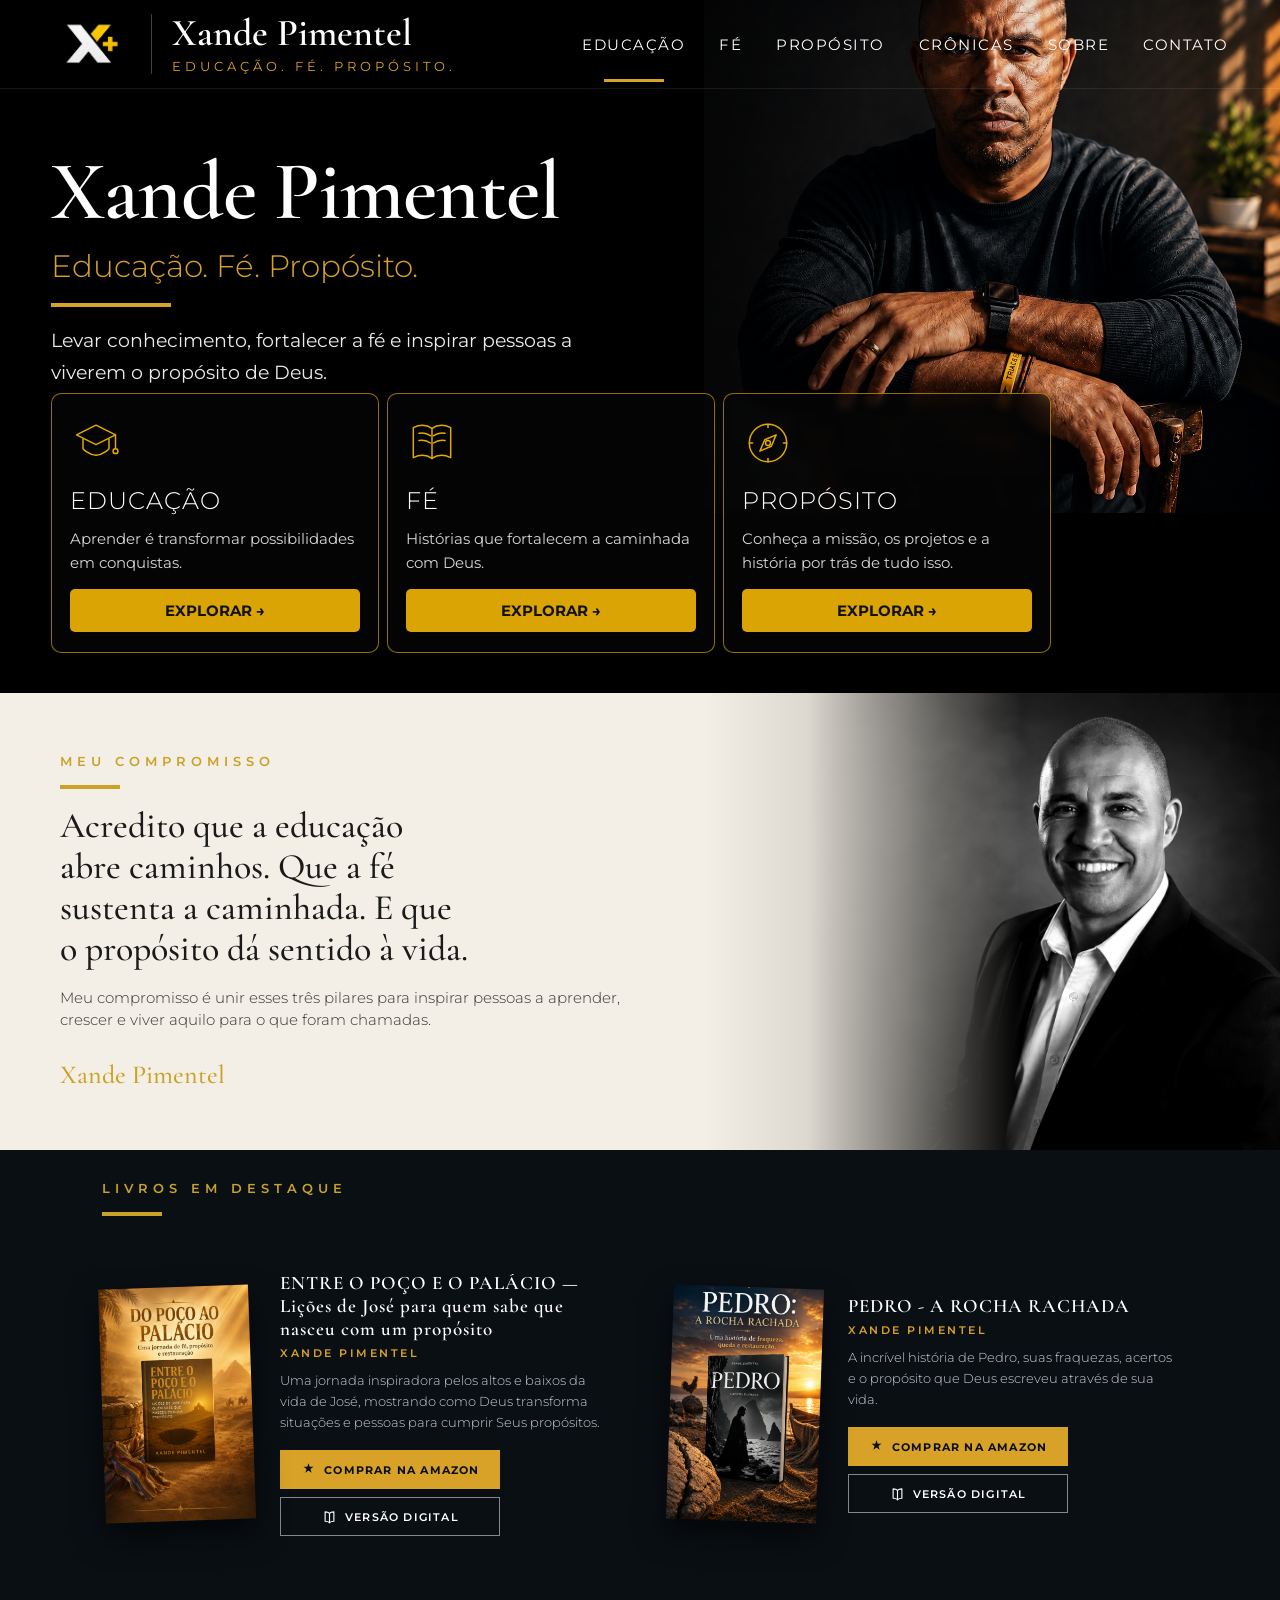
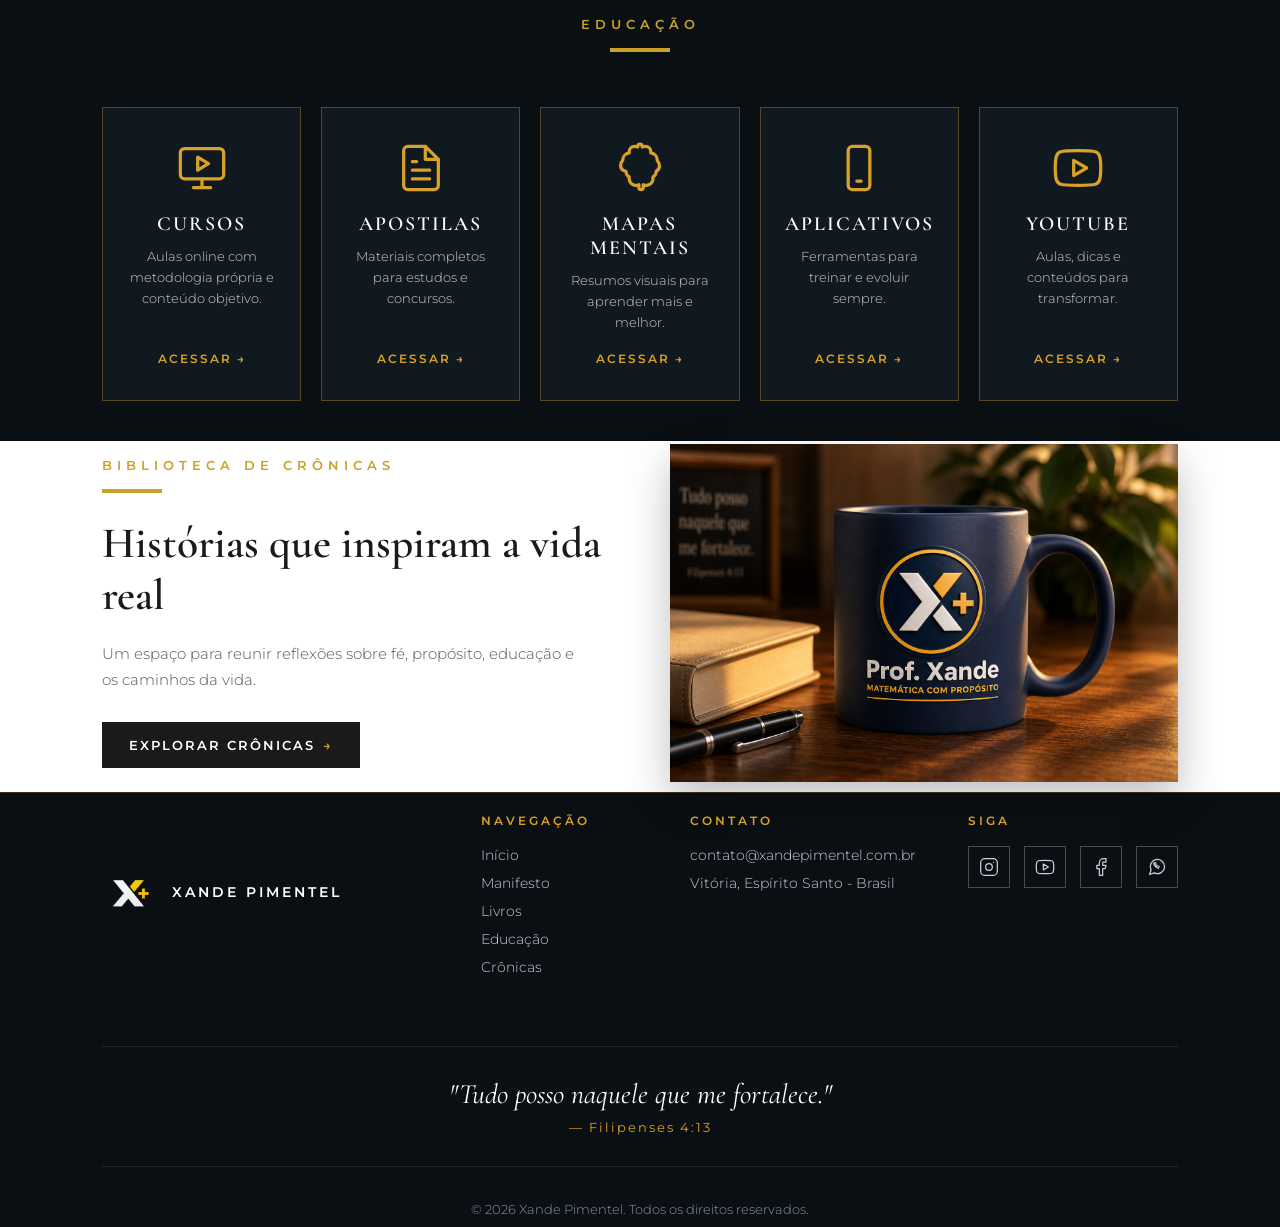
==== index.html @ eb6ac312 "Vincula botão Fé à Biblioteca de Crônicas" ====
<!DOCTYPE html>
<html lang="pt-BR">

<head>

    <meta charset="UTF-8">
    <meta name="viewport" content="width=device-width, initial-scale=1.0">

    <title>Xande Pimentel | Educação. Fé. Propósito.</title>

    <link rel="stylesheet" href="css/style.css">

    <!-- Google Fonts -->
    <link rel="preconnect" href="https://fonts.googleapis.com">
    <link rel="preconnect" href="https://fonts.gstatic.com" crossorigin>

    <link href="https://fonts.googleapis.com/css2?family=Cormorant+Garamond:wght@400;500;600;700&family=Montserrat:wght@300;400;500;600;700&display=swap" rel="stylesheet">

</head>

<body>

<header class="header">

    <div class="container">

        <div class="logo-area">

            <img src="images/logo.png" class="logo" alt="Logo">

            <div class="brand">

                <h2>Xande Pimentel</h2>

                <span>EDUCAÇÃO. FÉ. PROPÓSITO.</span>

            </div>

        </div>

        <nav>

            <ul>

                <li><a class="active" href="#">EDUCAÇÃO</a></li>
                <li><a href="#">FÉ</a></li>
                <li><a href="#">PROPÓSITO</a></li>
                <li><a href="cronicas/index.html">CRÔNICAS</a></li>
                <li><a href="#">SOBRE</a></li>
                <li><a href="#">CONTATO</a></li>

            </ul>

        </nav>

    </div>

</header>



<section class="hero">

    <div class="hero-overlay"></div>

    <img src="images/hero.jpg" class="hero-image" alt="Xande Pimentel">

    <div class="hero-content">

        <div class="left">

            <h1>
                Xande Pimentel
            </h1>

            <h2>

                Educação.
                Fé.
                Propósito.

            </h2>

            <div class="line"></div>

            <p>

                Levar conhecimento,
                fortalecer a fé
                e inspirar pessoas
                a viverem o propósito de Deus.

            </p>

        </div>

    </div>

</section>
<!-- CARDS -->

<section class="cards">

    <article class="card">
        <div class="icon">
    <svg viewBox="0 0 64 64" aria-hidden="true">
        <path d="M8 22L32 10L56 22L32 34L8 22Z"/>
        <path d="M16 27V39C16 39 23 47 32 47C41 47 48 39 48 39V27"/>
        <path d="M56 22V38"/>
        <circle cx="56" cy="42" r="3"/>
    </svg>
</div>
        <h3>EDUCAÇÃO</h3>
        <p>Aprender é transformar possibilidades em conquistas.</p>
        <a href="#">EXPLORAR →</a>
    </article>

    <article class="card">
       <div class="icon">
    <svg viewBox="0 0 64 64" aria-hidden="true">
        <path d="M32 14C25 9 17 9 9 13V50C17 46 25 46 32 51"/>
        <path d="M32 14C39 9 47 9 55 13V50C47 46 39 46 32 51"/>
        <path d="M32 14V51"/>
        <path d="M16 20C21 19 26 20 30 23"/>
        <path d="M16 29C21 28 26 29 30 32"/>
        <path d="M48 20C43 19 38 20 34 23"/>
        <path d="M48 29C43 28 38 29 34 32"/>
    </svg>
</div>
        <h3>FÉ</h3>
        <p>Histórias que fortalecem a caminhada com Deus.</p>
        <a href="cronicas/index.html">EXPLORAR →</a>
    </article>

    <article class="card">
        <div class="icon">
    <svg viewBox="0 0 64 64" aria-hidden="true">
        <circle cx="32" cy="32" r="23"/>
        <circle cx="32" cy="32" r="3"/>
        <path d="M42 22L36 36L22 42L28 28L42 22Z"/>
        <path d="M32 9V13"/>
        <path d="M32 51V55"/>
        <path d="M9 32H13"/>
        <path d="M51 32H55"/>
    </svg>
</div>
        <h3>PROPÓSITO</h3>
        <p>Conheça a missão, os projetos e a história por trás de tudo isso.</p>
        <a href="#">EXPLORAR →</a>
    </article>

</section>
<!-- =====================================================
     MANIFESTO
====================================================== -->
<!-- =====================================================
     MANIFESTO
====================================================== -->
<section class="manifesto">
    <div class="manifesto-content">
        <span class="manifesto-label">MEU COMPROMISSO</span>
        <div class="manifesto-line"></div>
        <h2>
            Acredito que a educação<br>
            abre caminhos. Que a fé<br>
            sustenta a caminhada. E que<br>
            o propósito dá sentido à vida.
        </h2>
        <p>
            Meu compromisso é unir esses três pilares para
            inspirar pessoas a aprender, crescer e viver aquilo
            para o que foram chamadas.
        </p>
        <div class="manifesto-signature">
            Xande Pimentel
        </div>
    </div>
    <div class="manifesto-image">
        <img src="images/manifesto.png" alt="Xande Pimentel">
    </div>
</section>


<!-- ============================================================
     LIVROS EM DESTAQUE
============================================================ -->
<section class="livros" id="livros">
    <div class="livros-header">
        <span class="livros-title">LIVROS EM DESTAQUE</span>
        <div class="livros-line"></div>
    </div>

    <div class="livros-grid">

        <!-- LIVRO 1 -->
        <article class="livro-card">
            <div class="livro-capa">
                <img src="images/jose2.png" alt="Entre o Poço e o Palácio — Lições de José para quem sabe que nasceu com um propósito">
            </div>
            <div class="livro-info">
                <h3>ENTRE O POÇO E O PALÁCIO — Lições de José para quem sabe que nasceu com um propósito</h3>
                <p class="livro-autor">XANDE PIMENTEL</p>
                <p class="livro-desc">
                    Uma jornada inspiradora pelos altos e baixos da vida de José,
                    mostrando como Deus transforma situações e pessoas para cumprir Seus propósitos.
                </p>
                <div class="livro-botoes">
                    <a href="#" class="btn-amazon">
                        <svg class="btn-icone" viewBox="0 0 24 24" fill="currentColor" aria-hidden="true">
                            <path d="M12 2l1.9 5.7H20l-4.9 3.6 1.9 5.7-5-3.6-5 3.6 1.9-5.7L4 7.7h6.1z"/>
                        </svg>
                        COMPRAR NA AMAZON
                    </a>
                    <a href="#" class="btn-digital">
                        <svg class="btn-icone" viewBox="0 0 24 24" fill="none" stroke="currentColor" stroke-width="1.8" stroke-linecap="round" stroke-linejoin="round" aria-hidden="true">
                            <path d="M12 7c-1.5-1.8-3.7-2.5-7-2.5v15c3.3 0 5.5.7 7 2.5 1.5-1.8 3.7-2.5 7-2.5v-15c-3.3 0-5.5.7-7 2.5z"/>
                            <path d="M12 7v15"/>
                        </svg>
                        VERSÃO DIGITAL
                    </a>
                </div>
            </div>
        </article>

        <!-- LIVRO 2 -->
        <article class="livro-card">
            <div class="livro-capa">
                <img src="images/pedro1.png" alt="Pedro — A Rocha Rachada">
            </div>
            <div class="livro-info">
                <h3>PEDRO - A ROCHA RACHADA</h3>
                <p class="livro-autor">XANDE PIMENTEL</p>
                <p class="livro-desc">
                    A incrível história de Pedro, suas fraquezas, acertos e o propósito
                    que Deus escreveu através de sua vida.
                </p>
                <div class="livro-botoes">
                    <a href="#" class="btn-amazon">
                        <svg class="btn-icone" viewBox="0 0 24 24" fill="currentColor" aria-hidden="true">
                            <path d="M12 2l1.9 5.7H20l-4.9 3.6 1.9 5.7-5-3.6-5 3.6 1.9-5.7L4 7.7h6.1z"/>
                        </svg>
                        COMPRAR NA AMAZON
                    </a>
                    <a href="#" class="btn-digital">
                        <svg class="btn-icone" viewBox="0 0 24 24" fill="none" stroke="currentColor" stroke-width="1.8" stroke-linecap="round" stroke-linejoin="round" aria-hidden="true">
                            <path d="M12 7c-1.5-1.8-3.7-2.5-7-2.5v15c3.3 0 5.5.7 7 2.5 1.5-1.8 3.7-2.5 7-2.5v-15c-3.3 0-5.5.7-7 2.5z"/>
                            <path d="M12 7v15"/>
                        </svg>
                        VERSÃO DIGITAL
                    </a>
                </div>
            </div>
        </article>

    </div>
</section>

<!-- 
     EDUCAÇÃO — recursos
 -->
<section class="educacao" id="educacao">
    <div class="educacao-header">
        <span class="educacao-title">EDUCAÇÃO</span>
        <div class="educacao-line"></div>
    </div>

    <div class="educacao-grid">

        <!-- CURSOS -->
        <article class="recurso-card">
            <div class="recurso-icon" aria-hidden="true">
                <!-- Monitor com play -->
                <svg viewBox="0 0 24 24" fill="none" stroke="currentColor" stroke-width="1.5" stroke-linecap="round" stroke-linejoin="round">
                    <rect x="2" y="3" width="20" height="14" rx="2"/>
                    <path d="M10 7l5 3-5 3z"/>
                    <path d="M8 21h8M12 17v4"/>
                </svg>
            </div>
            <h3>CURSOS</h3>
            <p>Aulas online com metodologia própria e conteúdo objetivo.</p>
            <a href="#" class="recurso-link">ACESSAR <span aria-hidden="true">→</span></a>
        </article>

        <!-- APOSTILAS -->
        <article class="recurso-card">
            <div class="recurso-icon" aria-hidden="true">
                <!-- Documento/página -->
                <svg viewBox="0 0 24 24" fill="none" stroke="currentColor" stroke-width="1.5" stroke-linecap="round" stroke-linejoin="round">
                    <path d="M14 2H6a2 2 0 0 0-2 2v16a2 2 0 0 0 2 2h12a2 2 0 0 0 2-2V8z"/>
                    <path d="M14 2v6h6"/>
                    <path d="M8 13h8M8 17h8M8 9h2"/>
                </svg>
            </div>
            <h3>APOSTILAS</h3>
            <p>Materiais completos para estudos e concursos.</p>
            <a href="#" class="recurso-link">ACESSAR <span aria-hidden="true">→</span></a>
        </article>

        <!-- MAPAS MENTAIS -->
        <article class="recurso-card">
            <div class="recurso-icon" aria-hidden="true">
                <!-- Cérebro estilizado -->
                <svg viewBox="0 0 24 24" fill="none" stroke="currentColor" stroke-width="1.5" stroke-linecap="round" stroke-linejoin="round">
                    <path d="M9.5 2A2.5 2.5 0 0 0 7 4.5v.55A3.5 3.5 0 0 0 4 8.5a3.5 3.5 0 0 0-1 2.45A3 3 0 0 0 5.5 13.5a3 3 0 0 0 1.5 2.6V17a3 3 0 0 0 3 3c.5 0 1-.1 1.5-.3V21a1 1 0 0 0 2 0v-1.3c.5.2 1 .3 1.5.3a3 3 0 0 0 3-3v-.9a3 3 0 0 0 1.5-2.6A3 3 0 0 0 21 11a3.5 3.5 0 0 0-1-2.45 3.5 3.5 0 0 0-3-3.5V4.5A2.5 2.5 0 0 0 14.5 2c-.5 0-1 .1-1.5.3V2a1 1 0 0 0-2 0v.3c-.5-.2-1-.3-1.5-.3z"/>
                </svg>
            </div>
            <h3>MAPAS MENTAIS</h3>
            <p>Resumos visuais para aprender mais e melhor.</p>
            <a href="#" class="recurso-link">ACESSAR <span aria-hidden="true">→</span></a>
        </article>

        <!-- APLICATIVOS -->
        <article class="recurso-card">
            <div class="recurso-icon" aria-hidden="true">
                <!-- Smartphone -->
                <svg viewBox="0 0 24 24" fill="none" stroke="currentColor" stroke-width="1.5" stroke-linecap="round" stroke-linejoin="round">
                    <rect x="7" y="2" width="10" height="20" rx="2"/>
                    <path d="M11 18h2"/>
                </svg>
            </div>
            <h3>APLICATIVOS</h3>
            <p>Ferramentas para treinar e evoluir sempre.</p>
            <a href="#" class="recurso-link">ACESSAR <span aria-hidden="true">→</span></a>
        </article>

        <!-- YOUTUBE -->
        <article class="recurso-card">
            <div class="recurso-icon" aria-hidden="true">
                <!-- Logo YouTube -->
                <svg viewBox="0 0 24 24" fill="none" stroke="currentColor" stroke-width="1.5" stroke-linecap="round" stroke-linejoin="round">
                    <path d="M22.5 12c0-2.4-.2-4.2-.5-5.3-.3-1.1-.9-1.9-2-2.2C18.4 4 12 4 12 4s-6.4 0-8 .5c-1.1.3-1.7 1.1-2 2.2-.3 1.1-.5 2.9-.5 5.3s.2 4.2.5 5.3c.3 1.1.9 1.9 2 2.2 1.6.5 8 .5 8 .5s6.4 0 8-.5c1.1-.3 1.7-1.1 2-2.2.3-1.1.5-2.9.5-5.3z"/>
                    <path d="M10 8.5v7l6-3.5z"/>
                </svg>
            </div>
            <h3>YOUTUBE</h3>
            <p>Aulas, dicas e conteúdos para transformar.</p>
            <a href="#" class="recurso-link">ACESSAR <span aria-hidden="true">→</span></a>
        </article>

    </div>
</section>

<!-- 
     CRÔNICA EM DESTAQUE
 -->
<section class="cronica" id="cronica">
    <div class="cronica-grid">

        <!-- TEXTO -->
        <div class="cronica-content">
            <span class="cronica-label">BIBLIOTECA DE CRÔNICAS</span>
            <div class="cronica-line"></div>
            <h2>Histórias que inspiram a vida real</h2>
            <p>
                Um espaço para reunir reflexões sobre fé, propósito, educação e os caminhos da vida.
            </p>
            <a href="cronicas/index.html" class="cronica-btn">EXPLORAR CRÔNICAS <span aria-hidden="true">→</span></a>
        </div>

        <!-- IMAGEM -->
        <div class="cronica-image">
            <img src="images/cronica.png" alt="Biblioteca de Crônicas">
        </div>

    </div>
</section>
<!-- 
     RODAPÉ
 -->
<footer class="rodape" id="rodape">
    <div class="rodape-grid">

        <!-- LOGO + DESCRIÇÃO -->
        <div class="rodape-logo">
    <img src="images/logo.png" alt="Xande Pimentel" class="rodape-logo-img">
    <span class="rodape-logo-nome">XANDE PIMENTEL</span>
</div>

        <!-- NAVEGAÇÃO -->
        <div class="rodape-col">
            <h4>NAVEGAÇÃO</h4>
            <ul>
                <li><a href="#hero">Início</a></li>
                <li><a href="#manifesto">Manifesto</a></li>
                <li><a href="#livros">Livros</a></li>
                <li><a href="#educacao">Educação</a></li>
                <li><a href="cronicas/index.html">Crônicas</a></li>
            </ul>
        </div>

        <!-- CONTATO -->
        <div class="rodape-col">
            <h4>CONTATO</h4>
            <ul>
                <li><a href="mailto:contato@xandepimentel.com.br">contato@xandepimentel.com.br</a></li>
                <li>Vitória, Espírito Santo - Brasil</li>
            </ul>
        </div>

        <!-- REDES SOCIAIS -->
        <div class="rodape-col">
            <h4>SIGA</h4>
            <div class="rodape-social">
                <a href="#" class="social-link" aria-label="Instagram">
                    <svg viewBox="0 0 24 24" fill="none" stroke="currentColor" stroke-width="1.5" stroke-linecap="round" stroke-linejoin="round">
                        <rect x="2" y="2" width="20" height="20" rx="5"/>
                        <circle cx="12" cy="12" r="4"/>
                        <path d="M17.5 6.5h.01"/>
                    </svg>
                </a>
                <a href="#" class="social-link" aria-label="YouTube">
                    <svg viewBox="0 0 24 24" fill="none" stroke="currentColor" stroke-width="1.5" stroke-linecap="round" stroke-linejoin="round">
                        <path d="M22.5 12c0-2.4-.2-4.2-.5-5.3-.3-1.1-.9-1.9-2-2.2C18.4 4 12 4 12 4s-6.4 0-8 .5c-1.1.3-1.7 1.1-2 2.2-.3 1.1-.5 2.9-.5 5.3s.2 4.2.5 5.3c.3 1.1.9 1.9 2 2.2 1.6.5 8 .5 8 .5s6.4 0 8-.5c1.1-.3 1.7-1.1 2-2.2.3-1.1.5-2.9.5-5.3z"/>
                        <path d="M10 8.5v7l6-3.5z"/>
                    </svg>
                </a>
                <a href="#" class="social-link" aria-label="Facebook">
                    <svg viewBox="0 0 24 24" fill="none" stroke="currentColor" stroke-width="1.5" stroke-linecap="round" stroke-linejoin="round">
                        <path d="M18 2h-3a5 5 0 0 0-5 5v3H7v4h3v8h4v-8h3l1-4h-4V7a1 1 0 0 1 1-1h3z"/>
                    </svg>
                </a>
                <a href="#" class="social-link" aria-label="WhatsApp">
                    <svg viewBox="0 0 24 24" fill="none" stroke="currentColor" stroke-width="1.5" stroke-linecap="round" stroke-linejoin="round">
                        <path d="M21 11.5a8.5 8.5 0 0 1-12.4 7.5L3 21l2-5.6A8.5 8.5 0 1 1 21 11.5z"/>
                        <path d="M9 9.5c.5 2 2 3.5 4 4 .5.2 1-.2 1-.8l.5-1c.2-.4-.2-.8-.6-.9l-1-.3c-.3-.1-.6 0-.8.2l-.3.3c-.6-.3-1.2-.9-1.5-1.5l.3-.3c.2-.2.3-.5.2-.8l-.3-1c-.1-.4-.5-.8-.9-.6l-1 .5c-.6.2-1 .8-.6 1.2z"/>
                    </svg>
                </a>
            </div>
        </div>

    </div>

    <!-- VERSÍCULO -->
    <div class="rodape-verso">
        <p>"Tudo posso naquele que me fortalece."</p>
        <span>— Filipenses 4:13</span>
    </div>

    <!-- COPYRIGHT -->
    <div class="rodape-bottom">
        <p>© 2026 Xande Pimentel. Todos os direitos reservados.</p>
    </div>
</footer>
</body>

</html>
---- css/style.css ----
/* ============================================================
   XANDE PIMENTEL — PORTAL
   CSS completo — versão limpa e responsiva
   ============================================================ */

/* ---------- RESET ---------- */
* {
    margin: 0;
    padding: 0;
    box-sizing: border-box;
}

html {
    scroll-behavior: smooth;
}

body {
    background: #000;
    color: #fff;
    font-family: "Montserrat", sans-serif;
    overflow-x: hidden;
}

img {
    max-width: 100%;
    display: block;
}

/* ---------- CONTAINER ---------- */
.container {
    width: 92%;
    max-width: 1700px;
    margin: 0 auto;
}

/* ---------- HEADER ---------- */
.header {
    position: absolute;
    top: 0;
    left: 0;
    width: 100%;
    z-index: 50;
    padding: 14px 0;
    border-bottom: 1px solid rgba(255, 255, 255, 0.08);
}

.header .container {
    display: flex;
    justify-content: space-between;
    align-items: center;
}

.logo-area {
    display: flex;
    align-items: center;
    gap: 20px;
}

.logo {
    width: 80px;
    height: auto;
}

.brand {
    border-left: 1px solid rgba(255, 255, 255, 0.25);
    padding-left: 20px;
}

.brand h2 {
    font-family: "Cormorant Garamond", serif;
    font-size: 38px;
    font-weight: 600;
    color: #fff;
    line-height: 1;
    white-space: nowrap;
}

.brand span {
    display: block;
    margin-top: 6px;
    letter-spacing: 4px;
    color: #D8A128;
    font-size: 13px;
}

nav ul {
    display: flex;
    list-style: none;
    gap: 34px;
}

nav a {
    color: #fff;
    text-decoration: none;
    font-size: 15px;
    letter-spacing: 1.5px;
    transition: 0.3s;
    position: relative;
}

nav a:hover {
    color: #D8A128;
}

nav a.active::after {
    content: "";
    position: absolute;
    left: 50%;
    bottom: -28px;
    width: 60px;
    height: 3px;
    background: #D8A128;
    transform: translateX(-50%);
}

/* ============================================================
   HERO
   ============================================================ */
.hero {
    position: relative;
    min-height: auto;
    display: flex;
    flex-direction: column;
    background: #000;
    overflow: hidden;
    padding-bottom: 60px;
}

/* FOTO — desktop */
.hero-image {
    position: absolute;
    top: 0;
    right: 0;
    width: 45%;
    height: 100%;
    object-fit: cover;
    object-position: center;
    z-index: 1;
}

/* DEGRADÊ */
.hero-overlay {
    position: absolute;
    inset: 0;
    z-index: 2;
    background: linear-gradient(
        90deg,
        rgba(0, 0, 0, 0.97) 0%,
        rgba(0, 0, 0, 0.93) 28%,
        rgba(0, 0, 0, 0.68) 50%,
        rgba(0, 0, 0, 0.10) 73%,
        rgba(0, 0, 0, 0) 100%
    );
}

/* TEXTO */
.hero-content {
    position: relative;
    z-index: 5;
    width: 92%;
    max-width: 1700px;
    margin: 0 auto;
    flex: 1;
    display: flex;
    align-items: flex-start;
    padding: 150px 0 40px;
}

.left {
    width: 50%;
}

.left h1 {
    font-family: "Cormorant Garamond", serif;
    font-size: clamp(64px, 6.5vw, 110px);
    font-weight: 600;
    line-height: 1;
    letter-spacing: -1px;
    margin-bottom: 14px;
}

.left h2 {
    font-size: clamp(22px, 2.4vw, 38px);
    color: #D8A128;
    font-weight: 300;
    margin-bottom: 18px;
}

.line {
    width: 120px;
    height: 4px;
    background: #D8A128;
    margin-bottom: 18px;
}

.left p {
    width: 100%;
    max-width: 650px;
    font-size: clamp(15px, 1.5vw, 20px);
    line-height: 1.65;
    color: #ECECEC;
    margin-bottom: 24px;
}

/* ---------- CARDS ---------- */
.cards {
    position: relative;
    z-index: 20;
    width: 92%;
    max-width: 1000px;
    margin: 0 0 -80px 4%;
    display: grid;
    grid-template-columns: repeat(3, 1fr);
    gap: 8px;
    transform: translateY(-120px);
}

.card {
    background: rgba(8, 8, 8, 0.55);
    border: 1px solid rgba(224, 170, 0, 0.65);
    border-radius: 10px;
    padding: 20px 18px;
    display: flex;
    flex-direction: column;
    backdrop-filter: blur(4px);
}

.card .icon {
    width: 58px;
    height: 58px;
    margin-bottom: 14px;
    display: flex;
    align-items: center;
    justify-content: flex-start;
    color: #E5AA00;
}

.card .icon svg {
    width: 52px;
    height: 52px;
    stroke: #E5AA00;
    fill: none;
    stroke-width: 1.8;
    stroke-linecap: round;
    stroke-linejoin: round;
}

.card h3 {
    color: #fff;
    font-size: 24px;
    margin-bottom: 12px;
    font-weight: 300;
    letter-spacing: 1px;
}

.card p {
    color: #D5D5D5;
    line-height: 1.6;
    font-size: 15px;
    margin-bottom: 14px;
    flex: 1;
}

.card a {
    display: block;
    width: 100%;
    background: #D9A404;
    color: #111;
    text-align: center;
    padding: 12px;
    border-radius: 5px;
    text-decoration: none;
    font-weight: 700;
    font-size: 15px;
    transition: 0.3s;
}

.card a:hover {
    background: #F0BD24;
}

/* ============================================================
   MANIFESTO
   ============================================================ */
.manifesto {
    display: grid;
    grid-template-columns: 55% 45%;
    align-items: stretch;
    background: #000;
    position: relative;
}

.manifesto-image {
    position: relative;
    overflow: hidden;
}

.manifesto-image img {
    position: absolute;
    inset: 0;
    width: 100%;
    height: 100%;
    object-fit: cover;
    object-position: center;
    filter: grayscale(100%) contrast(1.05);
}

.manifesto-image::before {
    content: "";
    position: absolute;
    inset: 0;
    z-index: 2;
    background: linear-gradient(
        90deg,
        #F4EFE6 0%,
        rgba(244, 239, 230, 0.9) 18%,
        rgba(244, 239, 230, 0.5) 35%,
        rgba(244, 239, 230, 0) 55%
    );
    pointer-events: none;
}

.manifesto-content {
    background: #F4EFE6;
    padding: 60px;
    display: flex;
    flex-direction: column;
    justify-content: center;
}

.section-label,
.manifesto-label {
    display: block;
    color: #C9A227;
    font-family: "Montserrat", sans-serif;
    font-size: 13px;
    font-weight: 600;
    letter-spacing: 5px;
    margin-bottom: 16px;
}

.manifesto-content h2 {
    font-family: "Cormorant Garamond", Georgia, serif;
    font-size: clamp(30px, 2.8vw, 44px);
    font-weight: 500;
    line-height: 1.15;
    color: #1a1a1a;
    margin-bottom: 18px;
}

.manifesto-line {
    width: 60px;
    height: 4px;
    background: #C9A227;
    margin-bottom: 16px;
}

.manifesto-content p {
    color: #333;
    font-family: "Montserrat", sans-serif;
    font-size: 15px;
    font-weight: 300;
    line-height: 1.45;
    margin-bottom: 12px;
}

.manifesto-content .manifesto-signature {
    color: #C9A227;
    font-family: "Cormorant Garamond", Georgia, serif;
    font-size: 26px;
    font-weight: 500;
    margin-top: 16px;
    margin-bottom: 0;
}

/* ============================================================
   LIVROS
   ============================================================ */
.livros {
    background: #0A0F14;
    padding: 30px 8% 40px;
}

.livros-header {
    margin-bottom: 55px;
}

.livros-title {
    display: block;
    color: #C9A227;
    font-family: "Montserrat", sans-serif;
    font-size: 13px;
    font-weight: 600;
    letter-spacing: 5px;
    text-transform: uppercase;
}

.livros-line {
    width: 60px;
    height: 4px;
    background: #C9A227;
    margin-top: 16px;
}

.livros-grid {
    display: grid;
    grid-template-columns: 1fr 1fr;
    gap: 60px;
    max-width: 1100px;
    margin: 0 auto;
}

.livro-card {
    display: grid;
    grid-template-columns: 150px 1fr;
    gap: 28px;
    align-items: center;
}

.livro-capa {
    width: 150px;
    box-shadow: 0 14px 30px rgba(0, 0, 0, 0.6);
    transform: rotate(-2deg);
    transition: transform 0.3s;
}

.livro-card:nth-child(even) .livro-capa {
    transform: rotate(2deg);
}

.livro-capa:hover {
    transform: rotate(0deg) scale(1.03);
}

.livro-capa img {
    width: 100%;
    height: auto;
}

.livro-info h3 {
    font-family: "Cormorant Garamond", Georgia, serif;
    font-size: 19px;
    font-weight: 600;
    letter-spacing: 1px;
    color: #fff;
    margin-bottom: 6px;
}

.livro-autor {
    font-family: "Montserrat", sans-serif;
    font-size: 11px;
    font-weight: 600;
    letter-spacing: 2.5px;
    color: #D8A128;
    margin-bottom: 10px;
}

.livro-desc {
    font-family: "Montserrat", sans-serif;
    font-size: 13px;
    font-weight: 300;
    line-height: 1.6;
    color: #C9CFD6;
    margin-bottom: 18px;
}

.livro-botoes {
    display: flex;
    flex-direction: column;
    gap: 8px;
    max-width: 220px;
}

.btn-amazon,
.btn-digital {
    display: flex;
    align-items: center;
    justify-content: center;
    gap: 8px;
    padding: 11px 16px;
    font-family: "Montserrat", sans-serif;
    font-size: 11px;
    font-weight: 700;
    letter-spacing: 1.2px;
    text-decoration: none;
    transition: 0.3s;
}

.btn-amazon {
    background: #D8A128;
    color: #0A0F14;
    border: 1px solid #D8A128;
}

.btn-amazon:hover {
    background: #F0BD24;
}

.btn-digital {
    background: transparent;
    color: #fff;
    font-weight: 600;
    border: 1px solid rgba(255, 255, 255, 0.5);
}

.btn-digital:hover {
    border-color: #D8A128;
    color: #D8A128;
}

.btn-icone {
    width: 15px;
    height: 15px;
}

/* ============================================================
   EDUCAÇÃO
   ============================================================ */
.educacao {
    background: #0A0F14;
    padding: 40px 8% 40px;
}

.educacao-header {
    text-align: center;
    margin-bottom: 55px;
}

.educacao-title {
    display: block;
    color: #C9A227;
    font-family: "Montserrat", sans-serif;
    font-size: 13px;
    font-weight: 600;
    letter-spacing: 5px;
    text-transform: uppercase;
}

.educacao-line {
    width: 60px;
    height: 4px;
    background: #C9A227;
    margin: 16px auto 0;
}

.educacao-grid {
    display: grid;
    grid-template-columns: repeat(5, 1fr);
    gap: 20px;
    max-width: 1200px;
    margin: 0 auto;
}

.recurso-card {
    background: #101820;
    border: 1px solid rgba(216, 161, 40, 0.35);
    padding: 34px 22px;
    text-align: center;
    display: flex;
    flex-direction: column;
    align-items: center;
    transition: transform 0.3s, border-color 0.3s;
}

.recurso-card:hover {
    transform: translateY(-6px);
    border-color: #D8A128;
}

.recurso-icon {
    width: 52px;
    height: 52px;
    color: #D8A128;
    margin-bottom: 18px;
}

.recurso-icon svg {
    width: 100%;
    height: 100%;
}

.recurso-card h3 {
    font-family: "Cormorant Garamond", Georgia, serif;
    font-size: 20px;
    font-weight: 600;
    letter-spacing: 2px;
    color: #fff;
    margin-bottom: 10px;
}

.recurso-card p {
    font-family: "Montserrat", sans-serif;
    font-size: 13px;
    font-weight: 300;
    line-height: 1.6;
    color: #C9CFD6;
    margin-bottom: 18px;
    flex: 1;
}

.recurso-link {
    color: #D8A128;
    font-family: "Montserrat", sans-serif;
    font-size: 12px;
    font-weight: 600;
    letter-spacing: 2px;
    text-decoration: none;
    transition: color 0.3s;
}

.recurso-link span {
    display: inline-block;
    transition: transform 0.3s;
}

.recurso-link:hover {
    color: #F0BD24;
}

.recurso-link:hover span {
    transform: translateX(4px);
}

/* ============================================================
   CRÔNICA
   ============================================================ */
.cronica {
    background: #fff;
    padding: 3px 8% 10px;
}

.cronica-grid {
    display: grid;
    grid-template-columns: 1fr 1fr;
    gap: 60px;
    align-items: center;
    max-width: 1100px;
    margin: 0 auto;
}

.cronica-label {
    display: block;
    color: #C9A227;
    font-family: "Montserrat", sans-serif;
    font-size: 13px;
    font-weight: 600;
    letter-spacing: 5px;
    text-transform: uppercase;
    margin-bottom: 16px;
}

.cronica-line {
    width: 60px;
    height: 4px;
    background: #C9A227;
    margin-bottom: 24px;
}

.cronica-content h2 {
    font-family: "Cormorant Garamond", Georgia, serif;
    font-size: clamp(32px, 3.4vw, 46px);
    font-weight: 600;
    color: #1a1a1a;
    margin-bottom: 20px;
}

.cronica-content p {
    font-family: "Montserrat", sans-serif;
    font-size: 15px;
    font-weight: 300;
    line-height: 1.7;
    color: #555;
    max-width: 480px;
    margin-bottom: 30px;
}

.cronica-btn {
    display: inline-flex;
    align-items: center;
    gap: 8px;
    background: #1a1a1a;
    color: #fff;
    padding: 14px 26px;
    font-family: "Montserrat", sans-serif;
    font-size: 13px;
    font-weight: 600;
    letter-spacing: 2px;
    text-decoration: none;
    border: 1px solid #1a1a1a;
    transition: 0.3s;
}

.cronica-btn span {
    display: inline-block;
    color: #C9A227;
    transition: transform 0.3s;
}

.cronica-btn:hover {
    background: #C9A227;
    color: #1a1a1a;
}

.cronica-btn:hover span {
    transform: translateX(4px);
}

.cronica-image {
    overflow: hidden;
    box-shadow: 0 18px 40px rgba(0, 0, 0, 0.25);
}

.cronica-image img {
    width: 100%;
    height: 100%;
    object-fit: cover;
    display: block;
}

/* ============================================================
   RODAPÉ
   ============================================================ */
.rodape {
    background: #0A0F14;
    padding: 20px 8% 10px;
    border-top: 1px solid rgba(216, 161, 40, 0.25);
}

.rodape-grid {
    display: grid;
    grid-template-columns: 2fr 1fr 1.4fr 1fr;
    gap: 40px;
    max-width: 1200px;
    margin: 0 auto 60px;
}

.rodape-logo {
    display: flex;
    align-items: center;
    gap: 14px;
    margin-bottom: 14px;
}

.rodape-logo-img {
    width: 56px;
    height: 56px;
    max-width: 56px;
    max-height: 56px;
    object-fit: contain;
    display: block;
    flex-shrink: 0;
    margin-top: 2px;
}

.rodape-logo-nome {
    font-family: "Montserrat", sans-serif;
    font-size: 14px;
    font-weight: 600;
    letter-spacing: 3px;
    color: #fff;
    line-height: 1.2;
}

.rodape-col h4 {
    font-family: "Montserrat", sans-serif;
    font-size: 12px;
    font-weight: 600;
    letter-spacing: 3px;
    color: #D8A128;
    margin-bottom: 18px;
}

.rodape-col ul {
    list-style: none;
    padding: 0;
    margin: 0;
}

.rodape-col li {
    margin-bottom: 10px;
}

.rodape-col a {
    font-family: "Montserrat", sans-serif;
    font-size: 14px;
    font-weight: 300;
    color: #C9CFD6;
    text-decoration: none;
    transition: color 0.3s;
}

.rodape-col a:hover {
    color: #D8A128;
}

.rodape-col li:not(a) {
    font-family: "Montserrat", sans-serif;
    font-size: 14px;
    font-weight: 300;
    color: #C9CFD6;
}

.rodape-social {
    display: flex;
    gap: 14px;
}

.social-link {
    width: 42px;
    height: 42px;
    display: flex;
    align-items: center;
    justify-content: center;
    color: #C9CFD6;
    border: 1px solid rgba(255, 255, 255, 0.25);
    transition: color 0.3s, border-color 0.3s;
}

.social-link svg {
    width: 20px;
    height: 20px;
}

.social-link:hover {
    color: #D8A128;
    border-color: #D8A128;
}

.rodape-verso {
    text-align: center;
    padding: 30px 0;
    border-top: 1px solid rgba(255, 255, 255, 0.1);
    border-bottom: 1px solid rgba(255, 255, 255, 0.1);
    margin-bottom: 24px;
}

.rodape-verso p {
    font-family: "Cormorant Garamond", Georgia, serif;
    font-size: clamp(20px, 2.4vw, 28px);
    font-style: italic;
    color: #fff;
    margin-bottom: 6px;
}

.rodape-verso span {
    font-family: "Montserrat", sans-serif;
    font-size: 13px;
    letter-spacing: 2px;
    color: #D8A128;
}

.rodape-bottom {
    text-align: center;
    padding: 10px 0 0;
}

.rodape-bottom p {
    font-family: "Montserrat", sans-serif;
    font-size: 13px;
    font-weight: 300;
    color: #8A939E;
}

/* ============================================================
   TABLET
   ============================================================ */
@media (max-width: 1200px) {
    nav {
        display: none;
    }

    .cards {
        grid-template-columns: repeat(3, 1fr);
        gap: 16px;
    }

    .card {
        padding: 16px;
    }

    .card h3 {
        font-size: 20px;
    }

    .card p {
        font-size: 14px;
    }

    .card a {
        font-size: 14px;
        padding: 10px;
    }

    .educacao-grid {
        grid-template-columns: repeat(3, 1fr);
    }
}

/* ============================================================
   CELULAR — CORREÇÃO PRINCIPAL
   ============================================================ */
@media (max-width: 768px) {

    /* HEADER
       No celular ele ocupa seu próprio espaço.
       Assim a foto não fica escondida atrás do cabeçalho. */
    .header {
        position: relative;
        padding: 10px 0;
        background: #000;
    }

    .header .container {
        justify-content: flex-start;
    }

    .logo-area {
        width: 100%;
        gap: 14px;
    }

    .logo {
        width: 64px;
    }

    .brand {
        padding-left: 14px;
    }

    .brand h2 {
        font-size: 30px;
    }

    .brand span {
        font-size: 10px;
        letter-spacing: 3px;
        line-height: 1.45;
    }

    /* HERO
       A altura passa a ser determinada pelo conteúdo.
       Nada pode ficar por cima do texto. */
    .hero {
        min-height: 0;
        display: flex;
        flex-direction: column;
        padding-bottom: 0;
        overflow: visible;
    }

    /* FOTO
       Fica abaixo do cabeçalho e um pouco mais baixa,
       como solicitado. */
    .hero-image {
        position: relative;
        top: auto;
        right: auto;
        width: 100%;
        height: 430px;
        max-height: none;
        margin: 18px 0 0;
        object-fit: cover;
        object-position: center top;
        z-index: 1;
    }

    .hero-overlay {
        position: absolute;
        inset: 0;
        z-index: 2;
        background: linear-gradient(
            180deg,
            rgba(0, 0, 0, 0.10) 0%,
            rgba(0, 0, 0, 0.30) 45%,
            rgba(0, 0, 0, 0.92) 100%
        );
        pointer-events: none;
    }

    /* TEXTO
       Fica depois da foto, em fluxo normal. */
    .hero-content {
        position: relative;
        z-index: 5;
        width: 100%;
        max-width: none;
        margin: 0;
        padding: 48px 20px 34px;
        text-align: center;
        flex: none;
        background: #000;
    }

    .left {
        width: 100%;
    }

    .left h1 {
        font-size: clamp(36px, 10vw, 48px);
        line-height: 1;
        letter-spacing: 0;
        margin-bottom: 14px;
    }

    .left h2 {
        font-size: clamp(20px, 5.8vw, 28px);
        line-height: 1.25;
        margin-bottom: 18px;
    }

    .line {
        width: 120px;
        height: 4px;
        margin: 14px auto 22px;
    }

    .left p {
        width: 100%;
        max-width: 620px;
        margin: 0 auto;
        font-size: 15px;
        line-height: 1.7;
    }

    /* CARDS
       ESTA É A CORREÇÃO MAIS IMPORTANTE:
       removemos o translateY(-120px) do desktop.
       Assim os cards começam DEPOIS do texto. */
    .cards {
        position: relative;
        z-index: 20;
        width: 100%;
        max-width: none;
        margin: 0;
        padding: 0 16px 36px;
        display: grid;
        grid-template-columns: repeat(3, 1fr);
        gap: 10px;
        transform: none;
    }

    .card {
        padding: 16px 10px;
        text-align: center;
        min-width: 0;
    }

    .card .icon {
        width: 38px;
        height: 38px;
        margin: 0 auto 9px;
        justify-content: center;
    }

    .card .icon svg {
        width: 34px;
        height: 34px;
    }

    .card h3 {
        font-size: 13px;
        letter-spacing: 1px;
        line-height: 1.2;
        margin-bottom: 9px;
    }

    .card p {
        font-size: 11px;
        line-height: 1.5;
        margin-bottom: 12px;
    }

    .card a {
        font-size: 9px;
        padding: 8px 5px;
        letter-spacing: 0.7px;
    }

    /* MANIFESTO */
    .manifesto {
        grid-template-columns: 1fr;
    }

    .manifesto-content {
        order: 1;
        padding: 40px 24px;
    }

    .manifesto-image {
        order: 2;
        height: 320px;
    }

    .manifesto-image img {
        position: relative;
        inset: auto;
        width: 100%;
        height: 100%;
        object-fit: cover;
    }

    .manifesto-image::before {
        display: none;
    }

    /* LIVROS */
    .livros {
        padding: 60px 24px;
    }

    .livros-grid {
        grid-template-columns: 1fr;
        gap: 40px;
    }

    .livro-card {
        grid-template-columns: 1fr;
        gap: 20px;
        text-align: center;
    }

    .livro-capa {
        margin: 0 auto;
    }

    .livro-botoes {
        margin: 0 auto;
    }

    /* EDUCAÇÃO */
    .educacao {
        padding: 60px 24px;
    }

    .educacao-grid {
        grid-template-columns: 1fr 1fr;
        gap: 14px;
    }

    /* CRÔNICA */
    .cronica {
        padding: 60px 24px;
    }

    .cronica-grid {
        grid-template-columns: 1fr;
        gap: 30px;
    }

    .cronica-image {
        order: -1;
    }

    .cronica-image img {
        height: 260px;
    }

    /* RODAPÉ */
    .rodape {
        padding: 50px 24px 30px;
    }

    .rodape-grid {
        grid-template-columns: 1fr 1fr;
        gap: 30px;
    }
}

/* ============================================================
   CELULAR PEQUENO
   ============================================================ */
@media (max-width: 480px) {

    .logo {
        width: 60px;
    }

    .brand {
        padding-left: 12px;
    }

    .brand h2 {
        font-size: 28px;
    }

    .brand span {
        font-size: 9px;
        letter-spacing: 2.5px;
    }

    .hero-image {
        height: 440px;
        margin-top: 20px;
        object-position: center top;
    }

    .hero-content {
        padding: 42px 20px 30px;
    }

    .left h1 {
        font-size: 40px;
    }

    .left h2 {
        font-size: 22px;
    }

    .left p {
        font-size: 15px;
    }

    /* Em telas pequenas, os cards ficam um abaixo do outro.
       Continua sem sobreposição. */
    .cards {
        grid-template-columns: 1fr;
        gap: 14px;
        padding: 0 16px 36px;
        transform: none;
    }

    .card {
        padding: 20px 16px;
    }

    .card .icon {
        width: 44px;
        height: 44px;
        margin: 0 auto 10px;
    }

    .card .icon svg {
        width: 40px;
        height: 40px;
    }

    .card h3 {
        font-size: 16px;
    }

    .card p {
        font-size: 13px;
    }

    .card a {
        font-size: 13px;
        padding: 10px;
    }

    .educacao-grid {
        grid-template-columns: 1fr;
    }

    .rodape-grid {
        grid-template-columns: 1fr;
    }
}
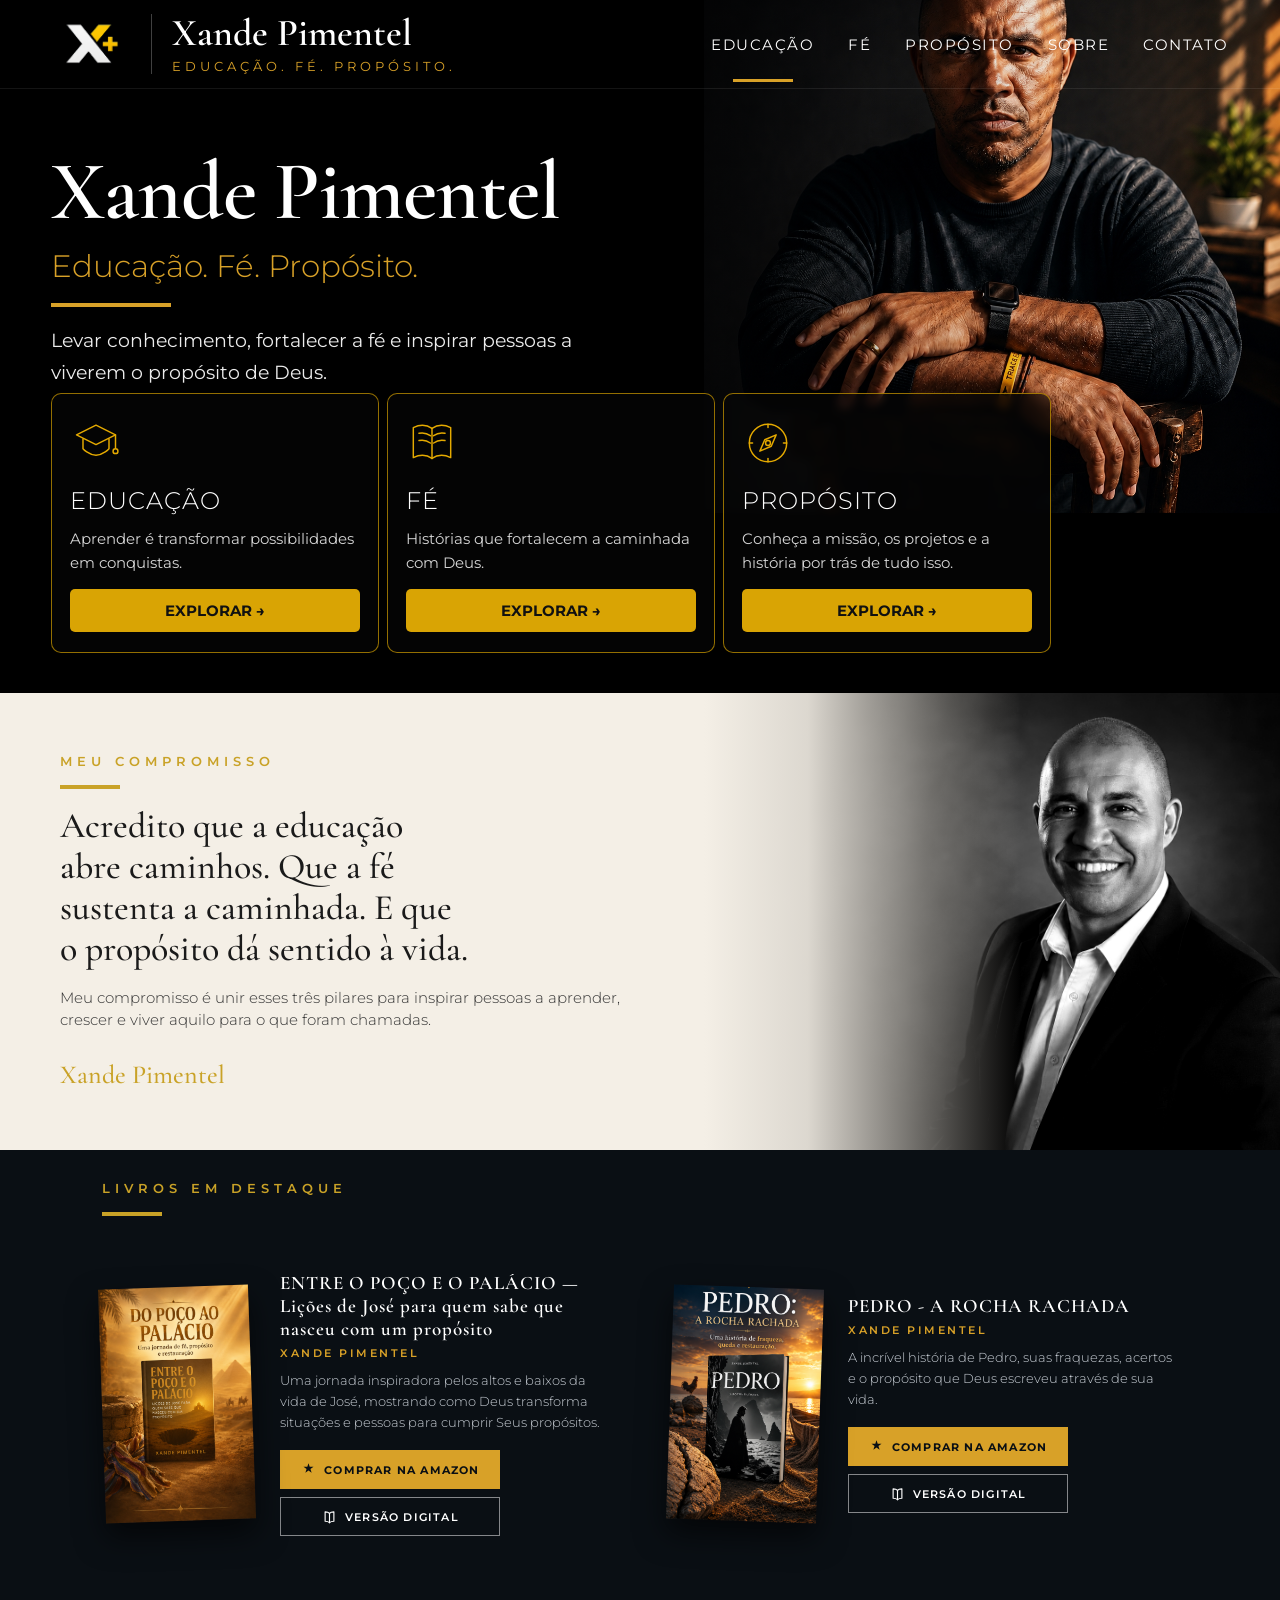
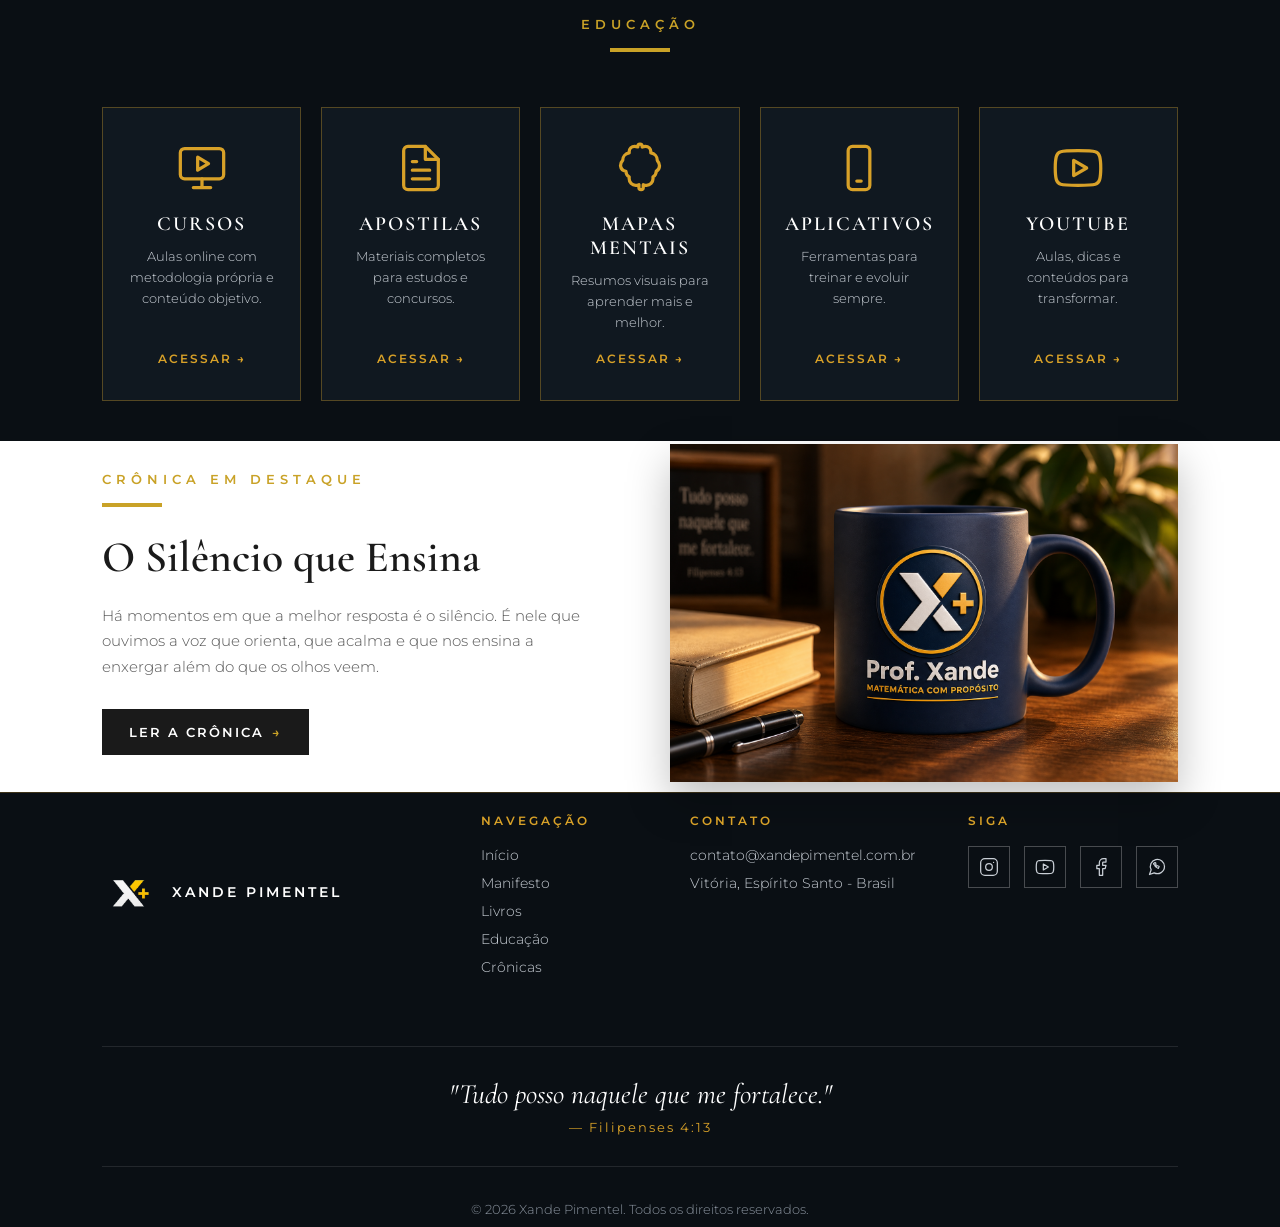
==== commit 647e5deb: "Integra galeria de Educação ao portal na branch dedicada" ====
--- a/index.html
+++ b/index.html
@@ -42,10 +42,9 @@
 
             <ul>
 
-                <li><a class="active" href="#">EDUCAÇÃO</a></li>
+                <li><a class="active" href="educacao/index.html">EDUCAÇÃO</a></li>
                 <li><a href="#">FÉ</a></li>
                 <li><a href="#">PROPÓSITO</a></li>
-                <li><a href="cronicas/index.html">CRÔNICAS</a></li>
                 <li><a href="#">SOBRE</a></li>
                 <li><a href="#">CONTATO</a></li>
 
@@ -112,7 +111,7 @@
 </div>
         <h3>EDUCAÇÃO</h3>
         <p>Aprender é transformar possibilidades em conquistas.</p>
-        <a href="#">EXPLORAR →</a>
+        <a href="educacao/index.html">EXPLORAR →</a>
     </article>
 
     <article class="card">
@@ -129,7 +128,7 @@
 </div>
         <h3>FÉ</h3>
         <p>Histórias que fortalecem a caminhada com Deus.</p>
-        <a href="cronicas/index.html">EXPLORAR →</a>
+        <a href="#">EXPLORAR →</a>
     </article>
 
     <article class="card">
@@ -348,18 +347,20 @@
 
         <!-- TEXTO -->
         <div class="cronica-content">
-            <span class="cronica-label">BIBLIOTECA DE CRÔNICAS</span>
+            <span class="cronica-label">CRÔNICA EM DESTAQUE</span>
             <div class="cronica-line"></div>
-            <h2>Histórias que inspiram a vida real</h2>
+            <h2>O Silêncio que Ensina</h2>
             <p>
-                Um espaço para reunir reflexões sobre fé, propósito, educação e os caminhos da vida.
+                Há momentos em que a melhor resposta é o silêncio.
+                É nele que ouvimos a voz que orienta, que acalma
+                e que nos ensina a enxergar além do que os olhos veem.
             </p>
-            <a href="cronicas/index.html" class="cronica-btn">EXPLORAR CRÔNICAS <span aria-hidden="true">→</span></a>
+            <a href="#" class="cronica-btn">LER A CRÔNICA <span aria-hidden="true">→</span></a>
         </div>
 
         <!-- IMAGEM -->
         <div class="cronica-image">
-            <img src="images/cronica.png" alt="Biblioteca de Crônicas">
+            <img src="images/cronica.png" alt="O Silêncio que Ensina">
         </div>
 
     </div>
@@ -384,7 +385,7 @@
                 <li><a href="#manifesto">Manifesto</a></li>
                 <li><a href="#livros">Livros</a></li>
                 <li><a href="#educacao">Educação</a></li>
-                <li><a href="cronicas/index.html">Crônicas</a></li>
+                <li><a href="#cronica">Crônicas</a></li>
             </ul>
         </div>
 
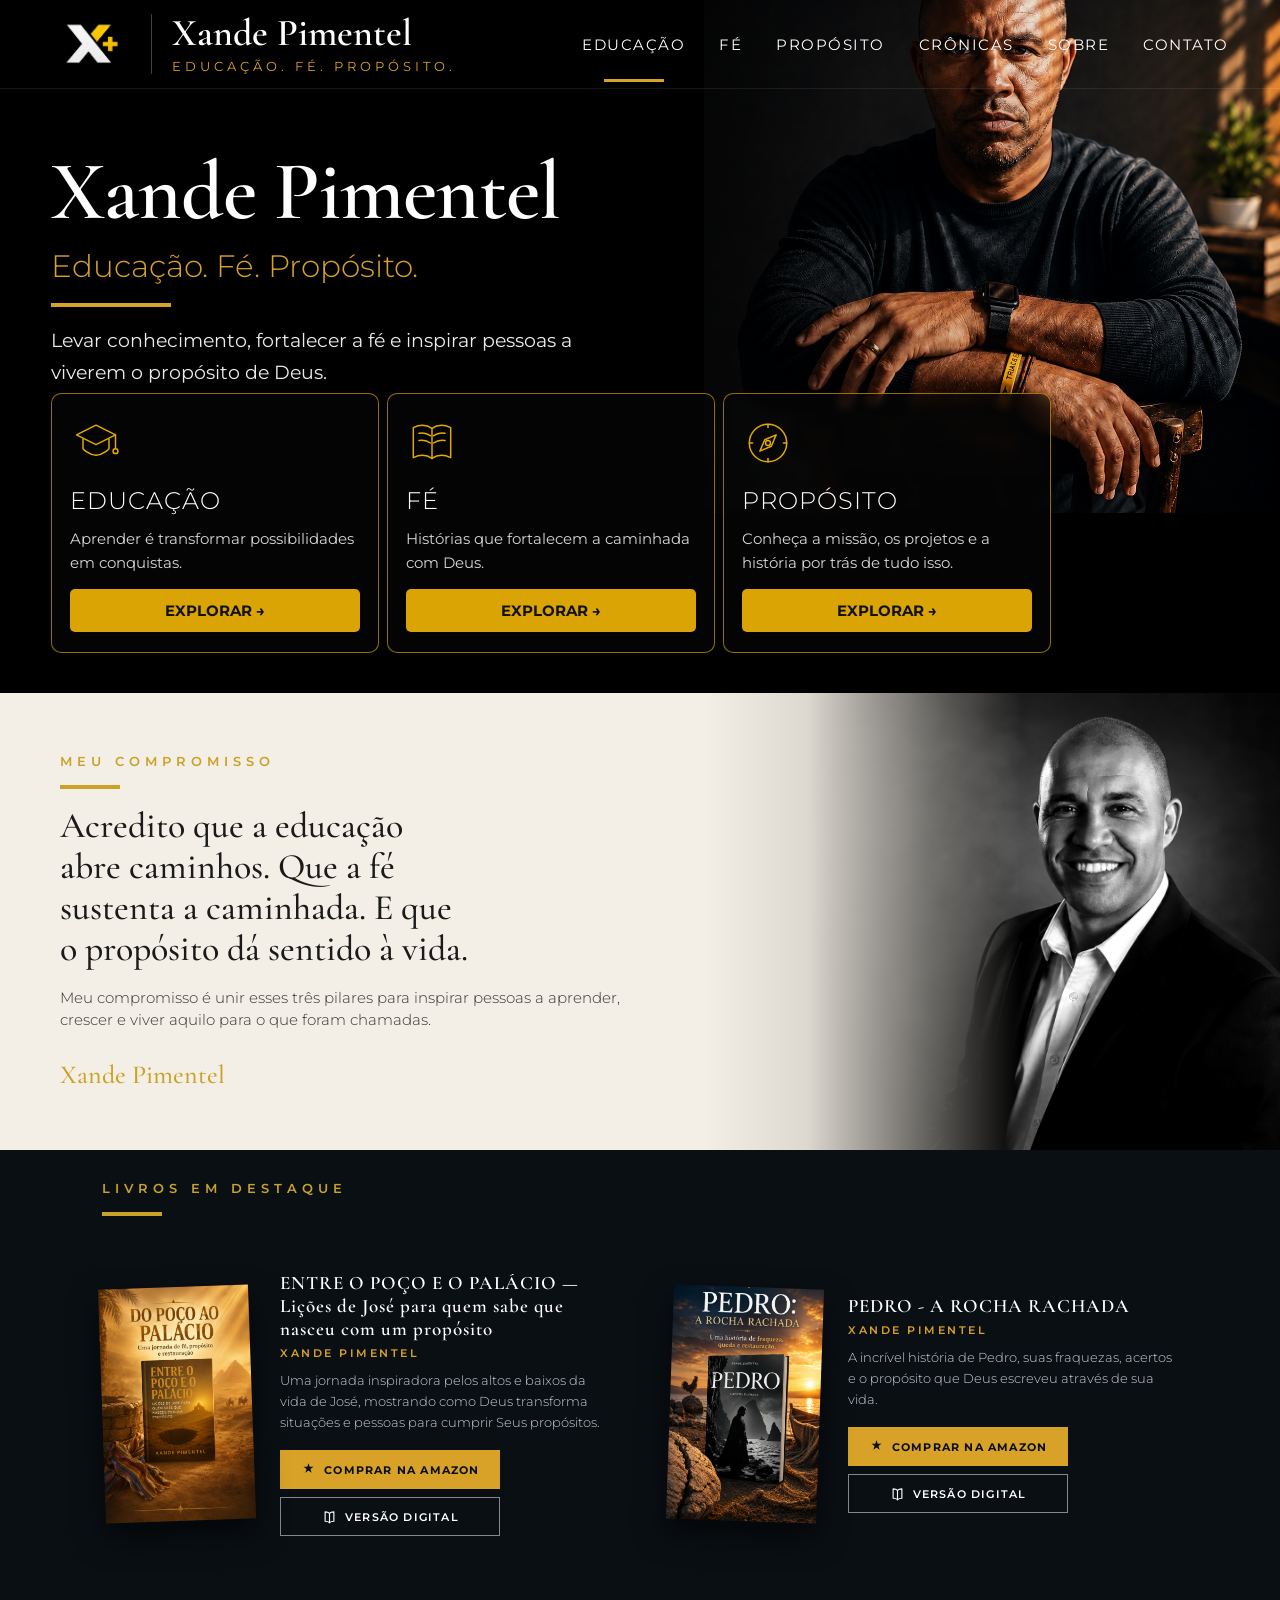
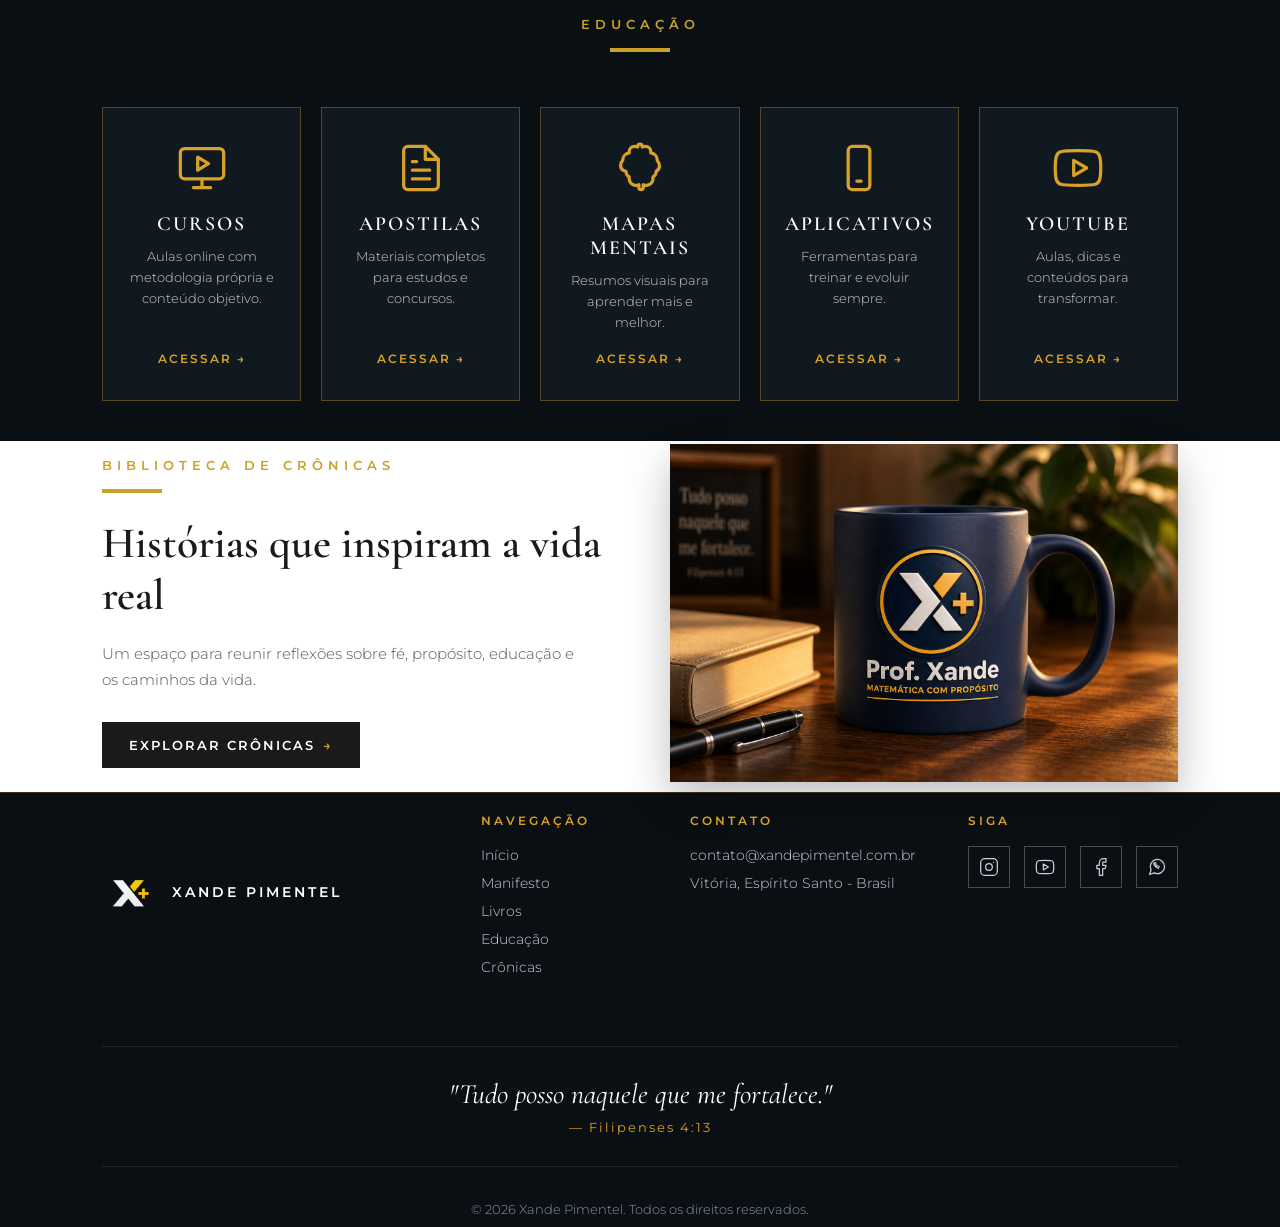
==== commit aec05e00: "Mantém branch de Crônicas independente da galeria de Educação" ====
--- a/index.html
+++ b/index.html
@@ -42,9 +42,10 @@
 
             <ul>
 
-                <li><a class="active" href="educacao/index.html">EDUCAÇÃO</a></li>
-                <li><a href="#">FÉ</a></li>
+                <li><a class="active" href="#">EDUCAÇÃO</a></li>
+                <li><a href="cronicas/index.html">FÉ</a></li>
                 <li><a href="#">PROPÓSITO</a></li>
+                <li><a href="cronicas/index.html">CRÔNICAS</a></li>
                 <li><a href="#">SOBRE</a></li>
                 <li><a href="#">CONTATO</a></li>
 
@@ -111,7 +112,7 @@
 </div>
         <h3>EDUCAÇÃO</h3>
         <p>Aprender é transformar possibilidades em conquistas.</p>
-        <a href="educacao/index.html">EXPLORAR →</a>
+        <a href="#">EXPLORAR →</a>
     </article>
 
     <article class="card">
@@ -128,7 +129,7 @@
 </div>
         <h3>FÉ</h3>
         <p>Histórias que fortalecem a caminhada com Deus.</p>
-        <a href="#">EXPLORAR →</a>
+        <a href="cronicas/index.html">EXPLORAR →</a>
     </article>
 
     <article class="card">
@@ -347,20 +348,18 @@
 
         <!-- TEXTO -->
         <div class="cronica-content">
-            <span class="cronica-label">CRÔNICA EM DESTAQUE</span>
+            <span class="cronica-label">BIBLIOTECA DE CRÔNICAS</span>
             <div class="cronica-line"></div>
-            <h2>O Silêncio que Ensina</h2>
+            <h2>Histórias que inspiram a vida real</h2>
             <p>
-                Há momentos em que a melhor resposta é o silêncio.
-                É nele que ouvimos a voz que orienta, que acalma
-                e que nos ensina a enxergar além do que os olhos veem.
+                Um espaço para reunir reflexões sobre fé, propósito, educação e os caminhos da vida.
             </p>
-            <a href="#" class="cronica-btn">LER A CRÔNICA <span aria-hidden="true">→</span></a>
+            <a href="cronicas/index.html" class="cronica-btn">EXPLORAR CRÔNICAS <span aria-hidden="true">→</span></a>
         </div>
 
         <!-- IMAGEM -->
         <div class="cronica-image">
-            <img src="images/cronica.png" alt="O Silêncio que Ensina">
+            <img src="images/cronica.png" alt="Biblioteca de Crônicas">
         </div>
 
     </div>
@@ -385,7 +384,7 @@
                 <li><a href="#manifesto">Manifesto</a></li>
                 <li><a href="#livros">Livros</a></li>
                 <li><a href="#educacao">Educação</a></li>
-                <li><a href="#cronica">Crônicas</a></li>
+                <li><a href="cronicas/index.html">Crônicas</a></li>
             </ul>
         </div>
 
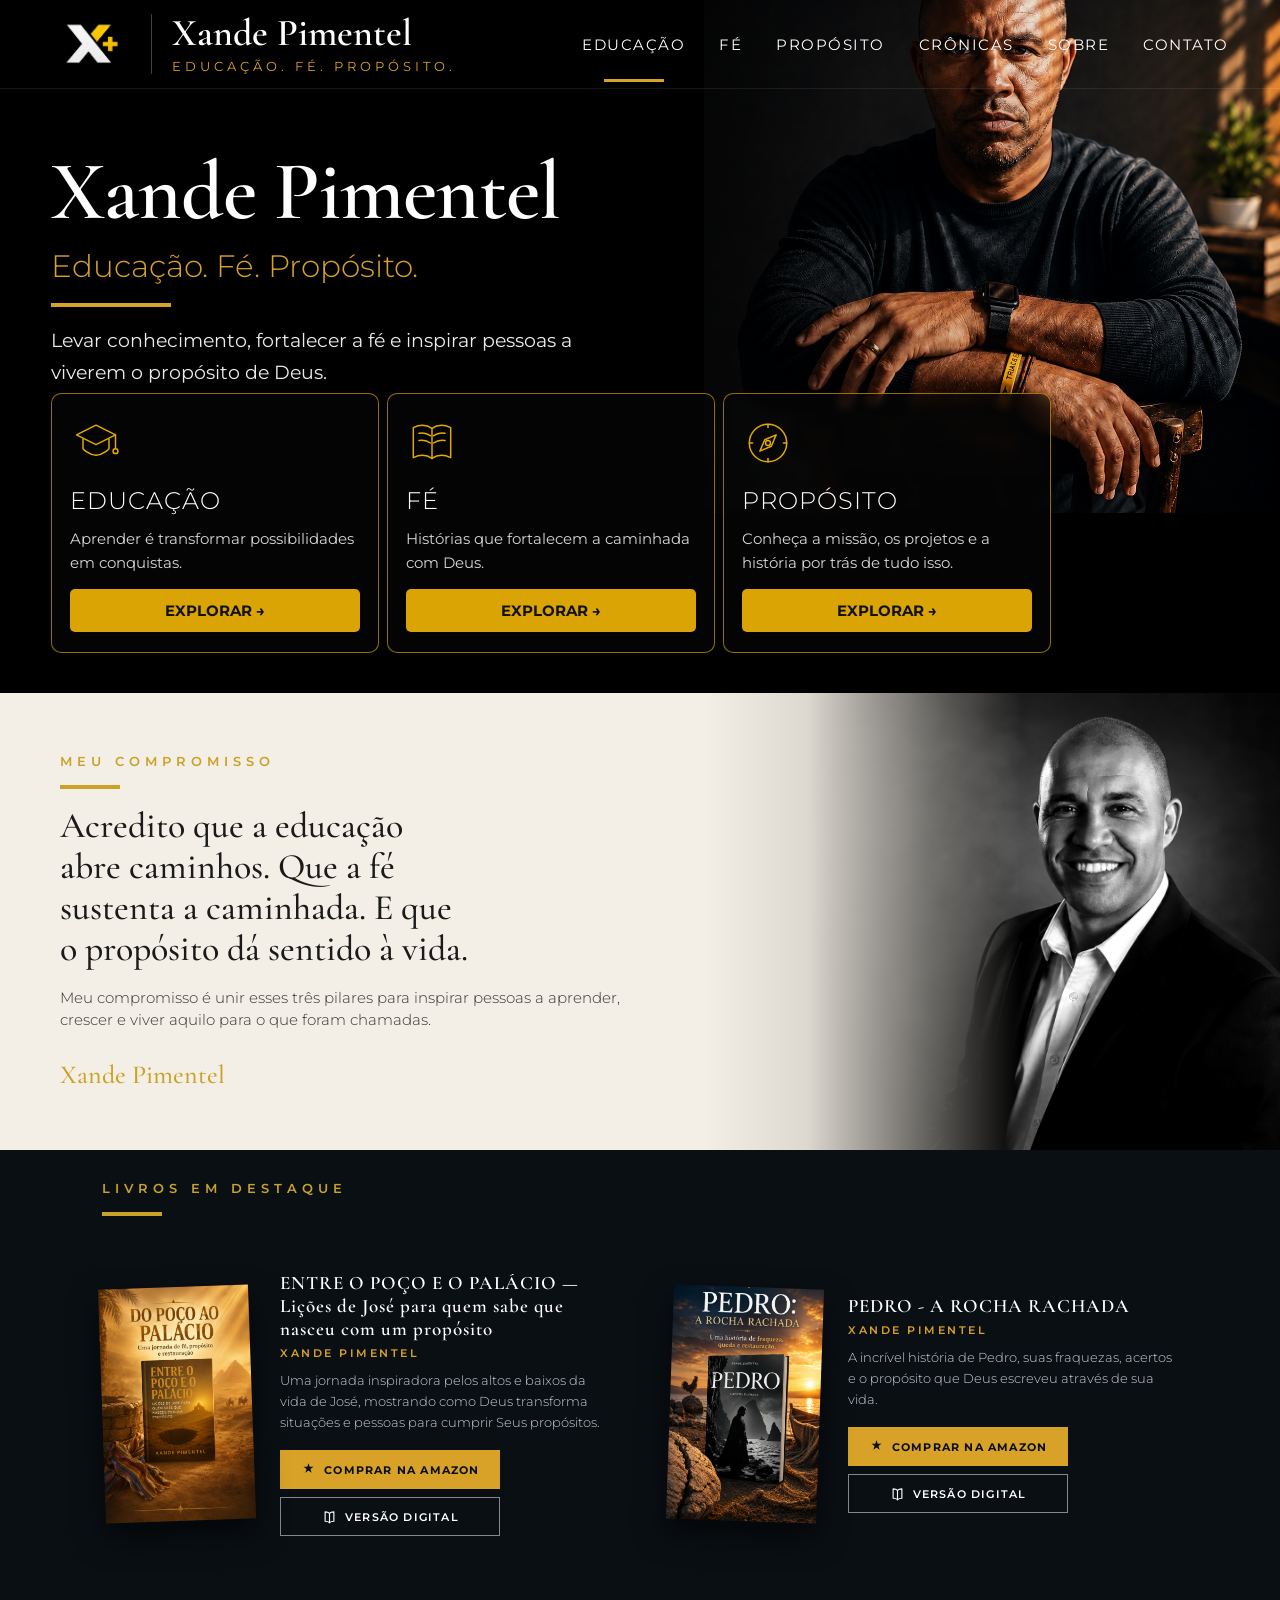
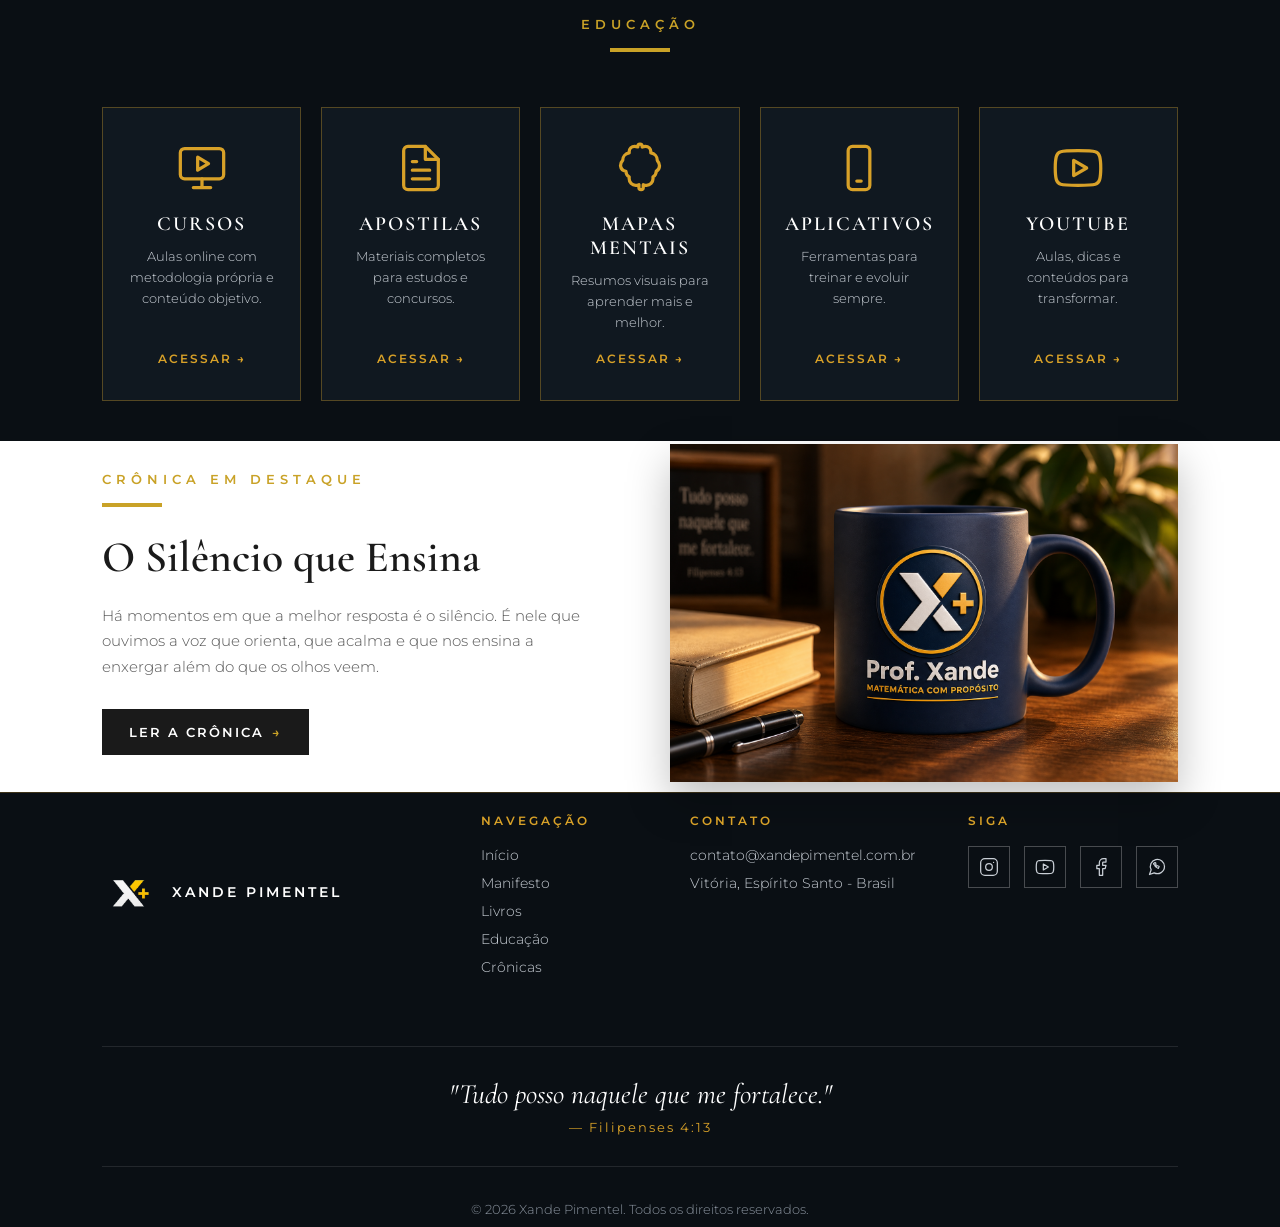
==== commit 3300abc2: "Restaura navegação para Biblioteca de Crônicas na prévia Educação" ====
--- a/index.html
+++ b/index.html
@@ -42,10 +42,10 @@
 
             <ul>
 
-                <li><a class="active" href="#">EDUCAÇÃO</a></li>
+                <li><a class="active" href="educacao/index.html">EDUCAÇÃO</a></li>
                 <li><a href="cronicas/index.html">FÉ</a></li>
-                <li><a href="#">PROPÓSITO</a></li>
-                <li><a href="cronicas/index.html">CRÔNICAS</a></li>
+                <li><a href="#">PROPÓSITO</a></li>
+                <li><a href="cronicas/index.html">CRÔNICAS</a></li>
                 <li><a href="#">SOBRE</a></li>
                 <li><a href="#">CONTATO</a></li>
 
@@ -112,7 +112,7 @@
 </div>
         <h3>EDUCAÇÃO</h3>
         <p>Aprender é transformar possibilidades em conquistas.</p>
-        <a href="#">EXPLORAR →</a>
+        <a href="educacao/index.html">EXPLORAR →</a>
     </article>
 
     <article class="card">
@@ -129,7 +129,7 @@
 </div>
         <h3>FÉ</h3>
         <p>Histórias que fortalecem a caminhada com Deus.</p>
-        <a href="cronicas/index.html">EXPLORAR →</a>
+        <a href="#">EXPLORAR →</a>
     </article>
 
     <article class="card">
@@ -348,18 +348,20 @@
 
         <!-- TEXTO -->
         <div class="cronica-content">
-            <span class="cronica-label">BIBLIOTECA DE CRÔNICAS</span>
+            <span class="cronica-label">CRÔNICA EM DESTAQUE</span>
             <div class="cronica-line"></div>
-            <h2>Histórias que inspiram a vida real</h2>
+            <h2>O Silêncio que Ensina</h2>
             <p>
-                Um espaço para reunir reflexões sobre fé, propósito, educação e os caminhos da vida.
+                Há momentos em que a melhor resposta é o silêncio.
+                É nele que ouvimos a voz que orienta, que acalma
+                e que nos ensina a enxergar além do que os olhos veem.
             </p>
-            <a href="cronicas/index.html" class="cronica-btn">EXPLORAR CRÔNICAS <span aria-hidden="true">→</span></a>
+            <a href="#" class="cronica-btn">LER A CRÔNICA <span aria-hidden="true">→</span></a>
         </div>
 
         <!-- IMAGEM -->
         <div class="cronica-image">
-            <img src="images/cronica.png" alt="Biblioteca de Crônicas">
+            <img src="images/cronica.png" alt="O Silêncio que Ensina">
         </div>
 
     </div>
@@ -384,7 +386,7 @@
                 <li><a href="#manifesto">Manifesto</a></li>
                 <li><a href="#livros">Livros</a></li>
                 <li><a href="#educacao">Educação</a></li>
-                <li><a href="cronicas/index.html">Crônicas</a></li>
+                <li><a href="#cronica">Crônicas</a></li>
             </ul>
         </div>
 
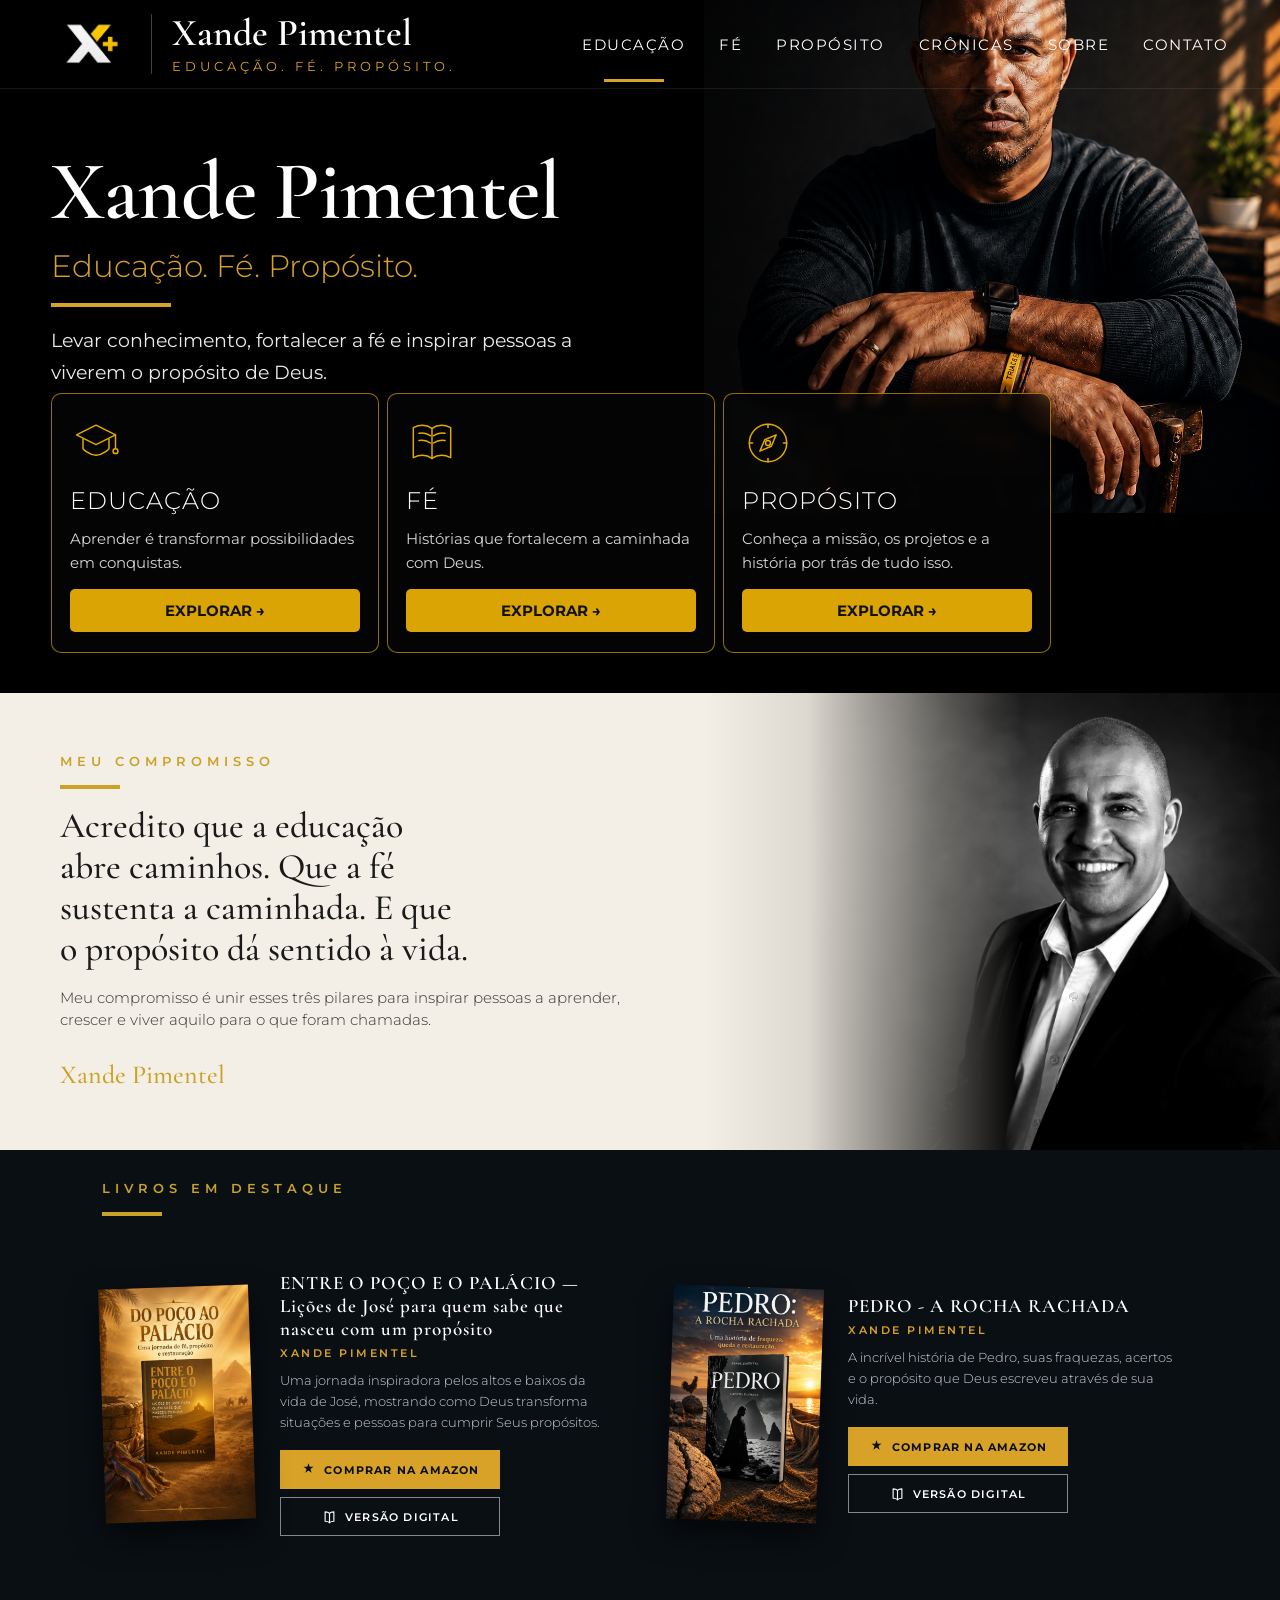
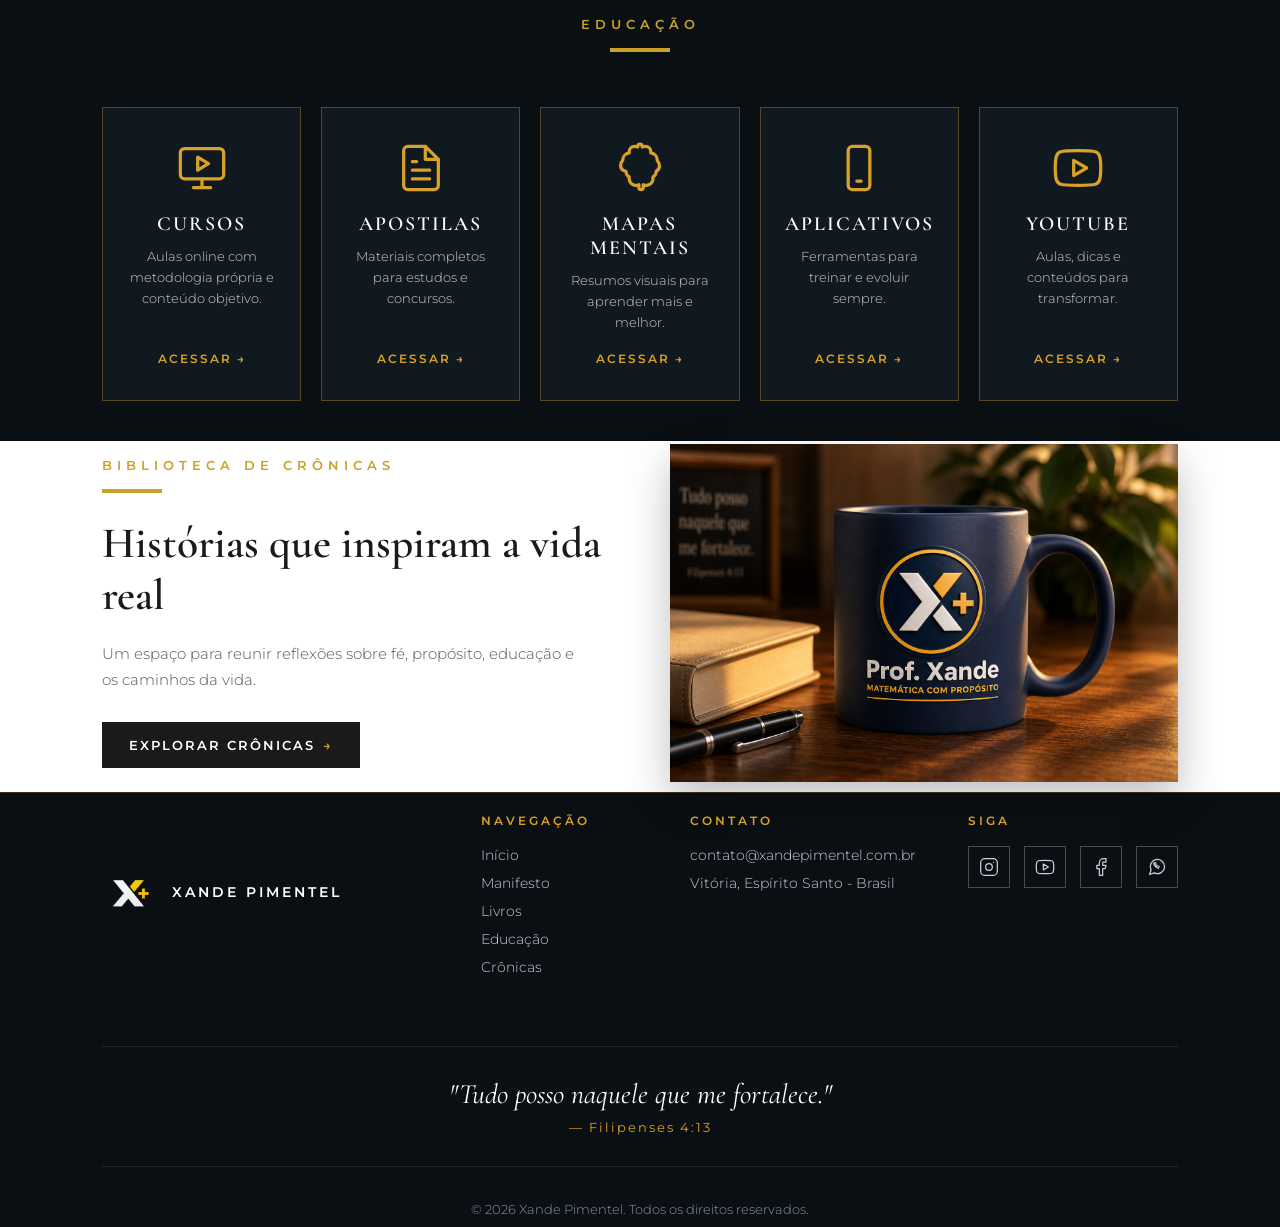
==== commit fb9d90c3: "Integra links de Educação e Crônicas na prévia completa" ====
--- a/index.html
+++ b/index.html
@@ -44,8 +44,8 @@
 
                 <li><a class="active" href="educacao/index.html">EDUCAÇÃO</a></li>
                 <li><a href="cronicas/index.html">FÉ</a></li>
-                <li><a href="#">PROPÓSITO</a></li>
-                <li><a href="cronicas/index.html">CRÔNICAS</a></li>
+                <li><a href="#">PROPÓSITO</a></li>
+                <li><a href="cronicas/index.html">CRÔNICAS</a></li>
                 <li><a href="#">SOBRE</a></li>
                 <li><a href="#">CONTATO</a></li>
 
@@ -129,7 +129,7 @@
 </div>
         <h3>FÉ</h3>
         <p>Histórias que fortalecem a caminhada com Deus.</p>
-        <a href="#">EXPLORAR →</a>
+        <a href="cronicas/index.html">EXPLORAR →</a>
     </article>
 
     <article class="card">
@@ -348,20 +348,18 @@
 
         <!-- TEXTO -->
         <div class="cronica-content">
-            <span class="cronica-label">CRÔNICA EM DESTAQUE</span>
+            <span class="cronica-label">BIBLIOTECA DE CRÔNICAS</span>
             <div class="cronica-line"></div>
-            <h2>O Silêncio que Ensina</h2>
+            <h2>Histórias que inspiram a vida real</h2>
             <p>
-                Há momentos em que a melhor resposta é o silêncio.
-                É nele que ouvimos a voz que orienta, que acalma
-                e que nos ensina a enxergar além do que os olhos veem.
+                Um espaço para reunir reflexões sobre fé, propósito, educação e os caminhos da vida.
             </p>
-            <a href="#" class="cronica-btn">LER A CRÔNICA <span aria-hidden="true">→</span></a>
+            <a href="cronicas/index.html" class="cronica-btn">EXPLORAR CRÔNICAS <span aria-hidden="true">→</span></a>
         </div>
 
         <!-- IMAGEM -->
         <div class="cronica-image">
-            <img src="images/cronica.png" alt="O Silêncio que Ensina">
+            <img src="images/cronica.png" alt="Biblioteca de Crônicas">
         </div>
 
     </div>
@@ -386,7 +384,7 @@
                 <li><a href="#manifesto">Manifesto</a></li>
                 <li><a href="#livros">Livros</a></li>
                 <li><a href="#educacao">Educação</a></li>
-                <li><a href="#cronica">Crônicas</a></li>
+                <li><a href="cronicas/index.html">Crônicas</a></li>
             </ul>
         </div>
 
